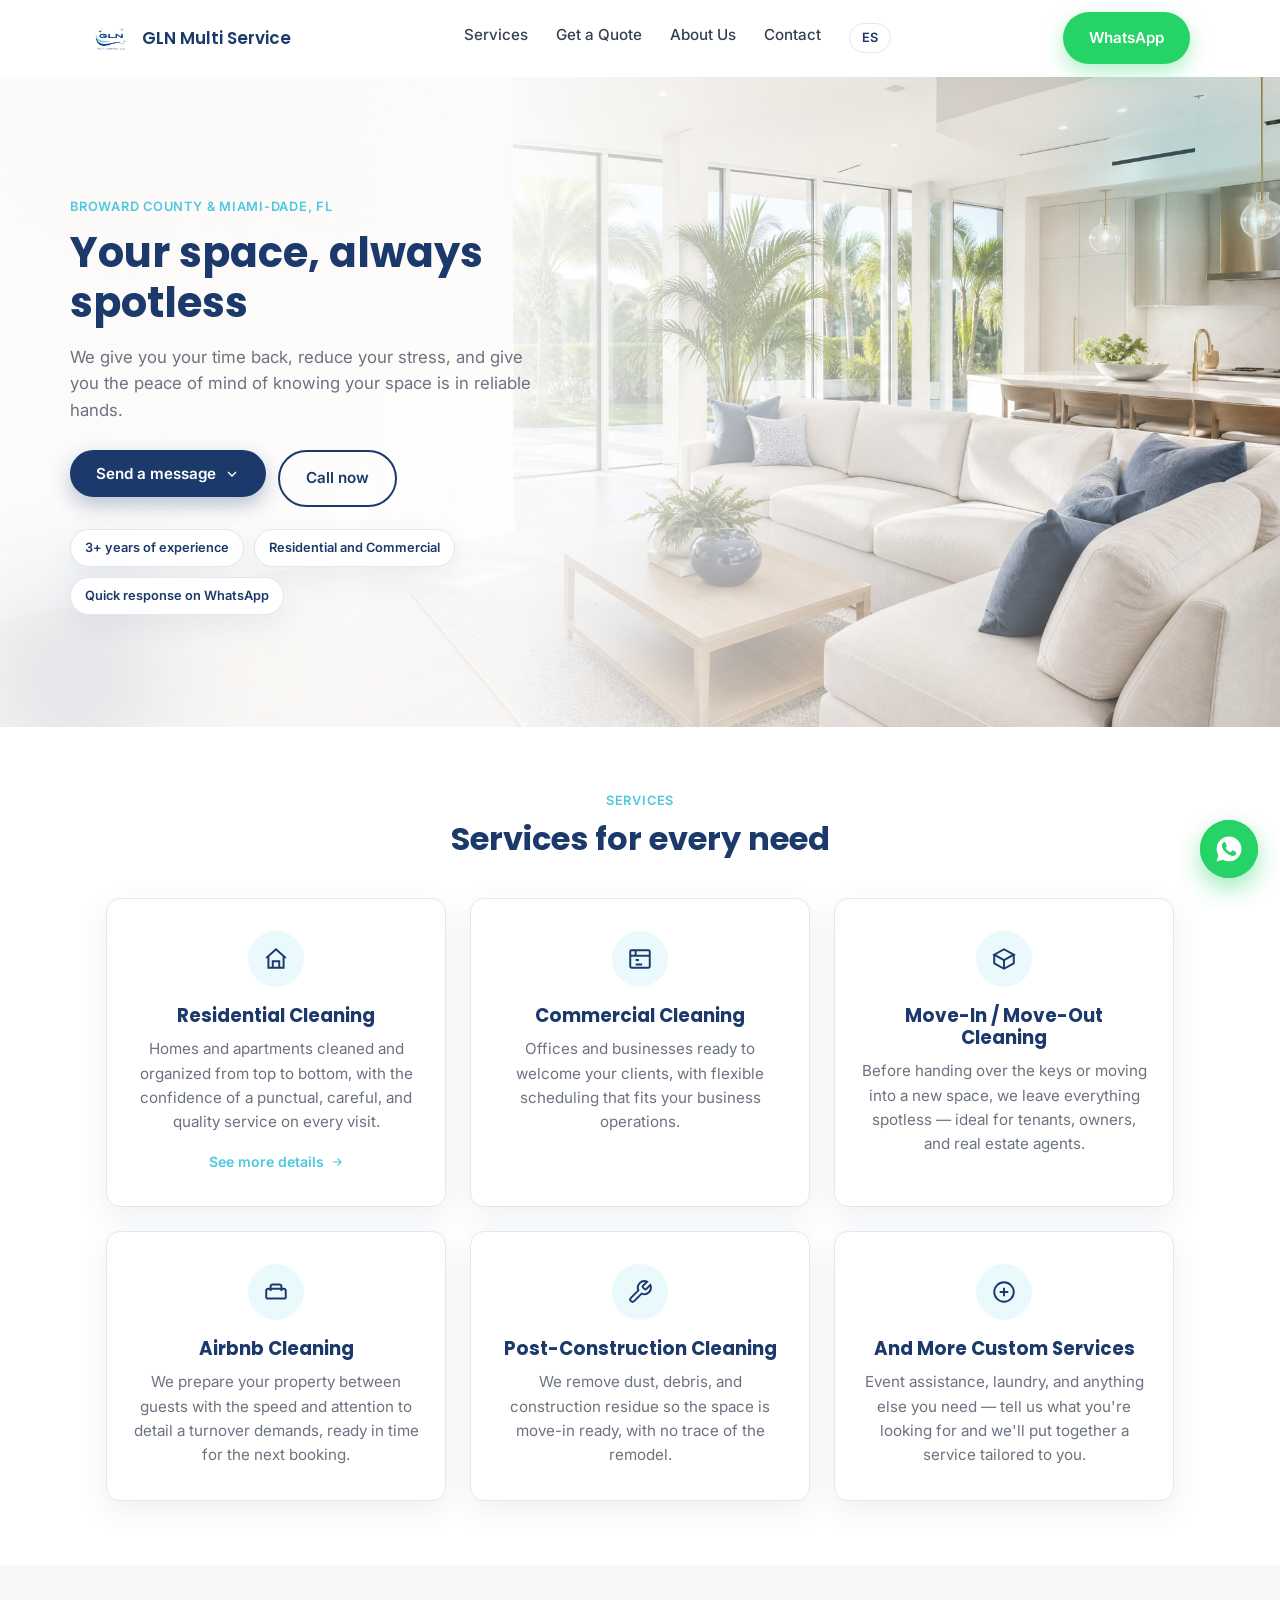
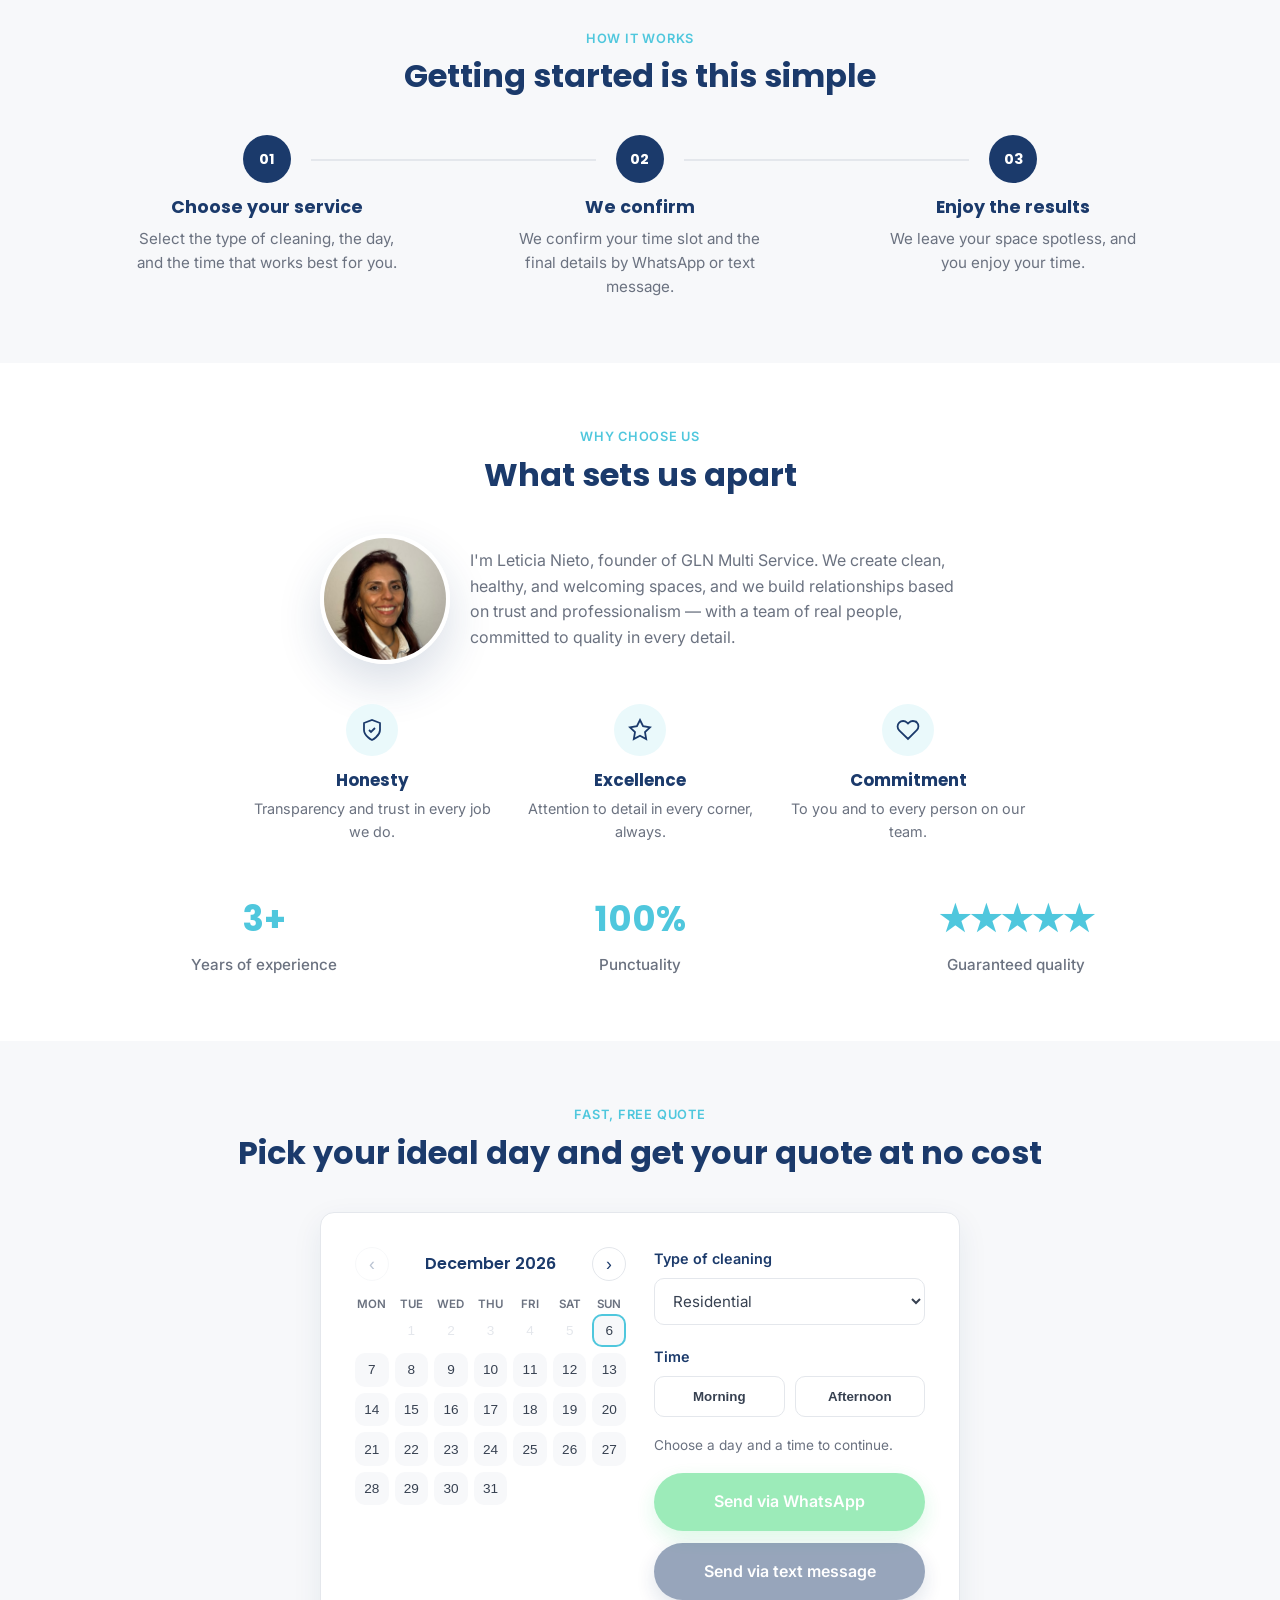
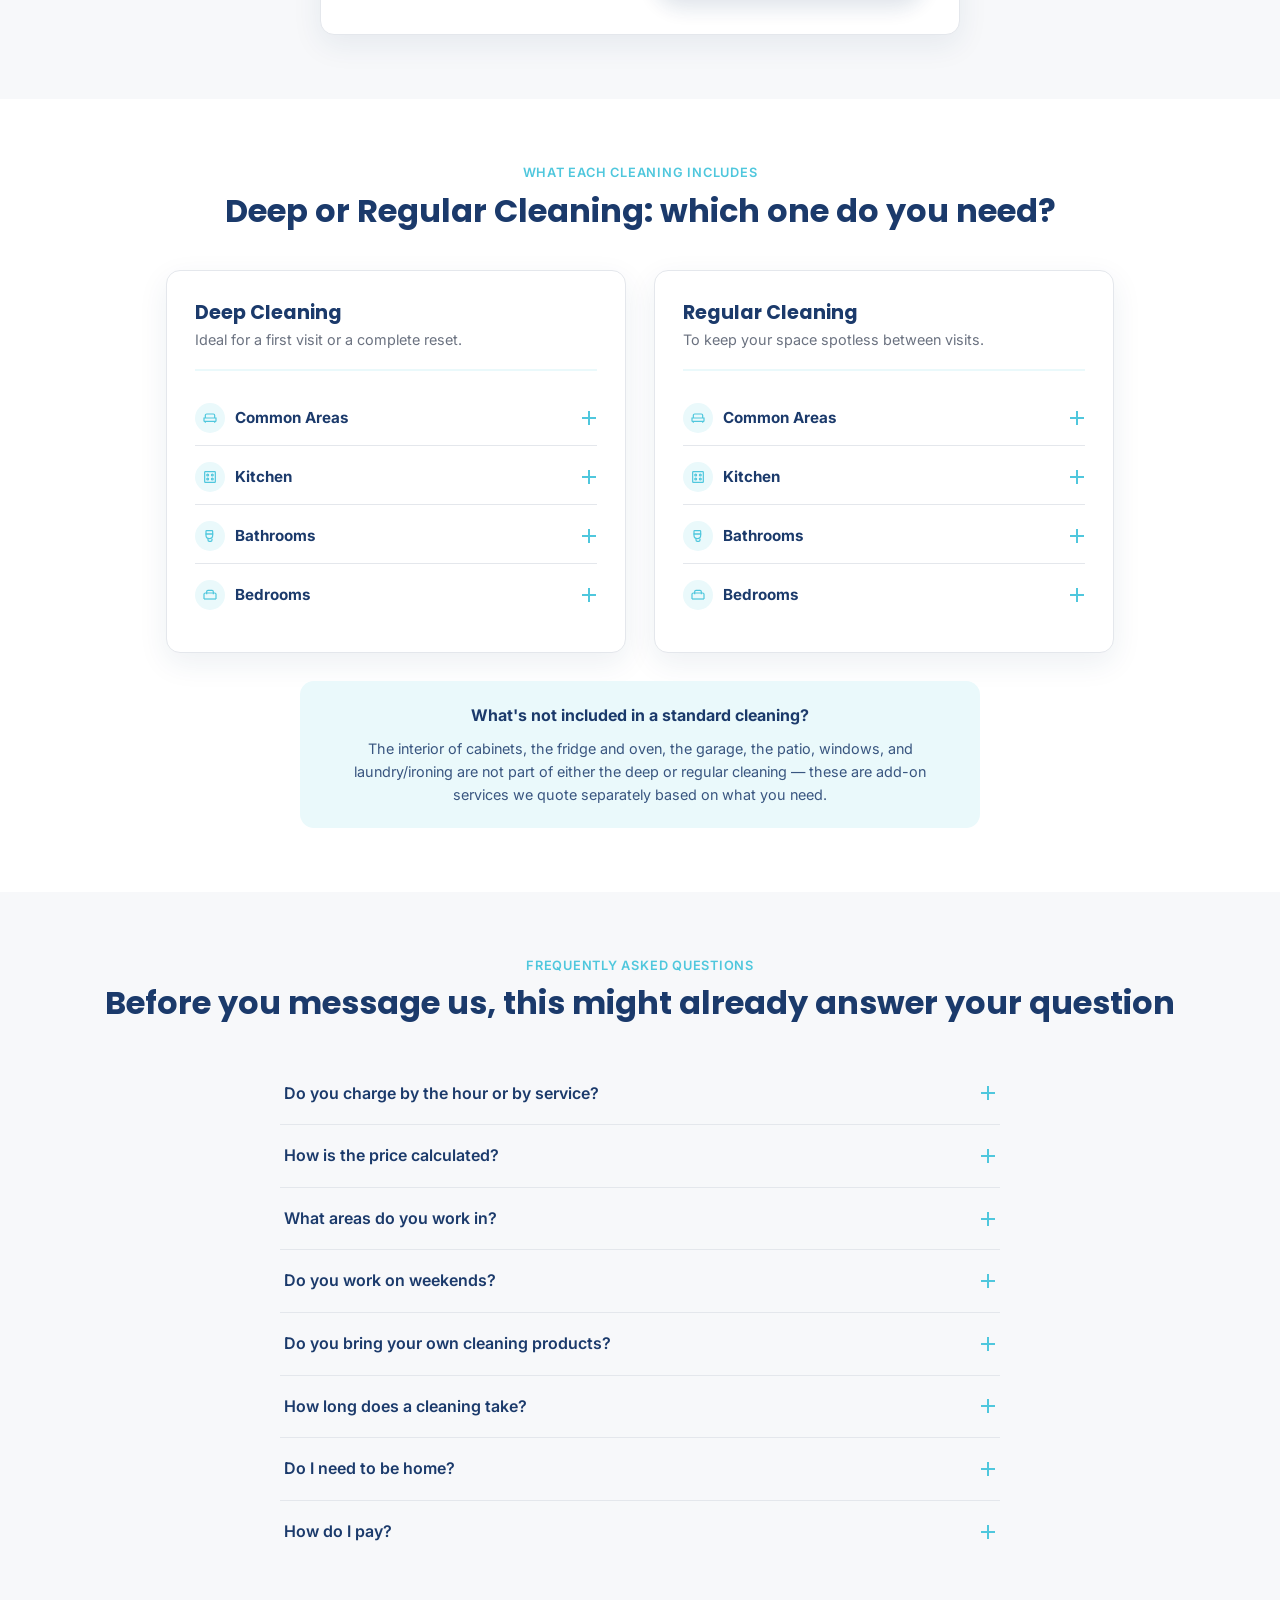
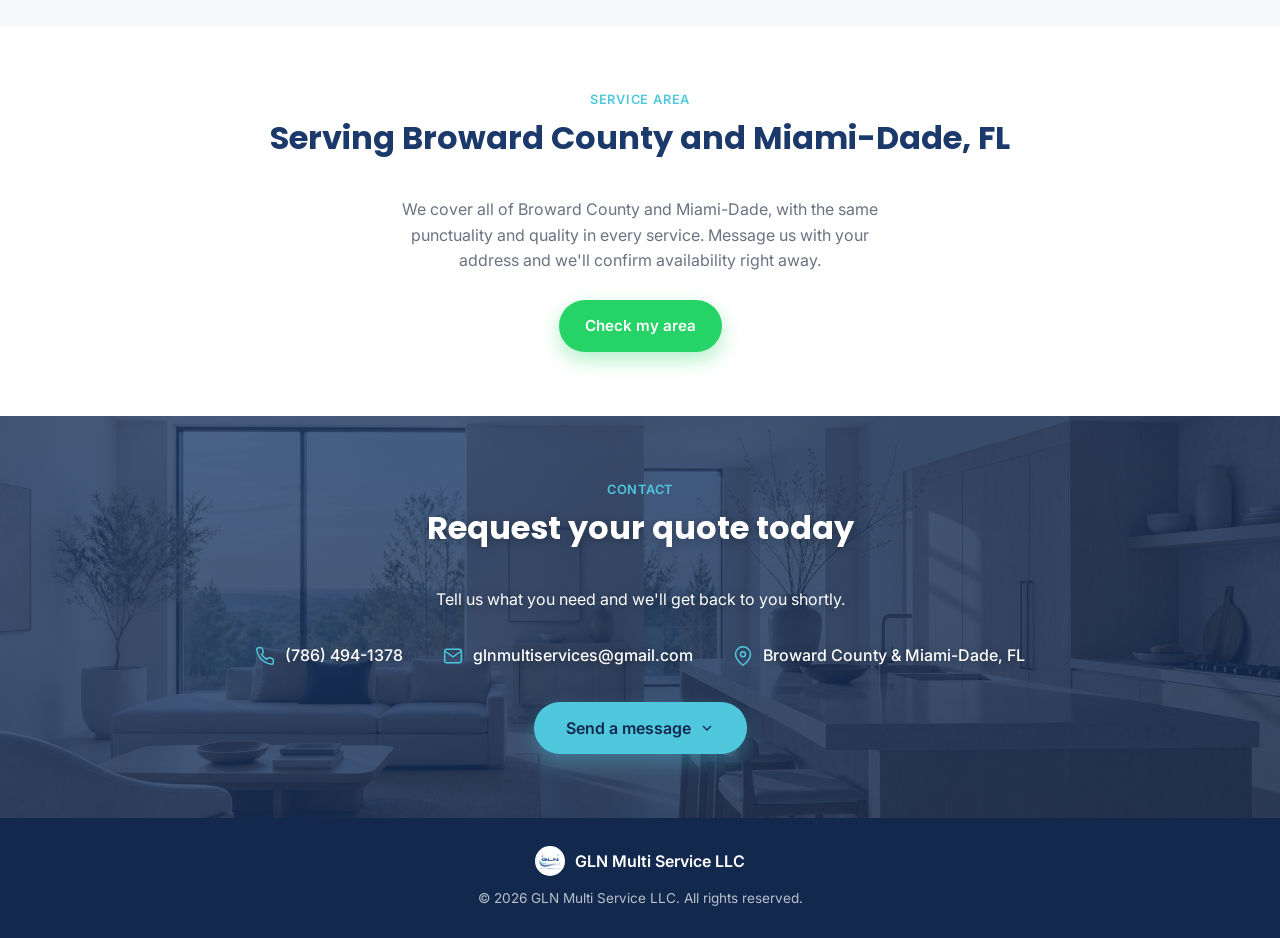
==== index.html @ fd8a2f9c "Initial commit" ====
<!DOCTYPE html>
<html lang="en">
<head>
  <meta charset="UTF-8">
  <meta name="viewport" content="width=device-width, initial-scale=1.0">
  <title>GLN Multi Service LLC | Residential &amp; Commercial Cleaning in Broward &amp; Miami-Dade, FL</title>
  <meta name="description" content="Residential and commercial cleaning service in Broward County and Miami-Dade, FL. Punctual, quality service for over 3 years. Message us on WhatsApp.">
  <!--
    ESTE ES EL ARCHIVO POR DEFECTO DEL SITIO (inglés), en la raíz.
    La versión en español vive en /es/ -- misma estructura, mismas
    clases e ids, mismo CSS y misma lógica de JS (ver script.js vs
    script.es.js). Si el día de mañana se agrega o reordena una
    sección acá, hay que replicar el mismo cambio en /es/index.html.
    Las etiquetas hreflang le dicen a Google que esta página (raíz)
    es la versión en inglés, y que /es/ es la versión en español.
  -->
  <link rel="canonical" href="https://glnmultiservice.com/">
  <link rel="alternate" hreflang="en" href="https://glnmultiservice.com/">
  <link rel="alternate" hreflang="es" href="https://glnmultiservice.com/es/">
  <link rel="alternate" hreflang="x-default" href="https://glnmultiservice.com/">
  <link rel="icon" href="/images/logo.png" type="image/png">
  <link rel="preconnect" href="https://fonts.googleapis.com">
  <link href="https://fonts.googleapis.com/css2?family=Poppins:wght@400;500;600;700;800&family=Inter:wght@400;500;600&display=swap" rel="stylesheet">
  <link rel="stylesheet" href="/css/styles.css">
</head>
<body>

  <header class="header" id="header">
    <div class="container header__inner">
      <a href="#" class="header__brand">
        <img src="/images/logo.png" alt="GLN Multi Service LLC" class="header__logo">
        <span class="header__name">GLN Multi Service</span>
      </a>

      <nav class="nav" id="nav">
        <a href="#servicios" class="nav__link">Services</a>
        <a href="#cotizar" class="nav__link">Get a Quote</a>
        <a href="#nosotros" class="nav__link">About Us</a>
        <a href="#contacto" class="nav__link">Contact</a>
        <!-- Cambio de idioma: lleva a la versión en español en /es/. -->
        <a href="/es/" class="nav__lang">ES</a>
      </nav>

      <a href="https://wa.me/17864941378?text=Hi%2C%20I%20would%20like%20a%20quote%20for%20a%20cleaning%20service" class="btn btn--whatsapp btn--header" target="_blank" rel="noopener">
        WhatsApp
      </a>

      <button class="nav__toggle" id="navToggle" aria-label="Open menu">
        <span></span><span></span><span></span>
      </button>
    </div>
  </header>

  <section class="hero">
    <span class="blob blob--1" aria-hidden="true"></span>
    <span class="blob blob--2" aria-hidden="true"></span>

    <div class="container hero__inner">
      <div class="hero__text reveal">
        <p class="hero__eyebrow">Broward County &amp; Miami-Dade, FL</p>
        <h1 class="hero__title">Your space, always spotless</h1>
        <p class="hero__subtitle">
          We give you your time back, reduce your stress, and give you the
          peace of mind of knowing your space is in reliable hands.
        </p>
        <div class="hero__actions">
          <div class="msg-menu" id="heroMessage">
            <button type="button" class="btn btn--message" id="heroMsgToggle" aria-haspopup="true" aria-expanded="false">
              Send a message
              <svg class="msg-menu__chevron" viewBox="0 0 24 24" fill="none" stroke="currentColor" stroke-width="2"><path d="M6 9l6 6 6-6"/></svg>
            </button>
            <div class="msg-menu__list" id="heroMsgMenu">
              <a href="https://wa.me/17864941378?text=Hi%2C%20I%20would%20like%20a%20quote%20for%20a%20cleaning%20service" target="_blank" rel="noopener" class="msg-menu__option">
                <svg viewBox="0 0 24 24" fill="currentColor"><path d="M12.04 2C6.58 2 2.13 6.45 2.13 11.91c0 1.79.47 3.53 1.36 5.07L2.05 22l5.16-1.42a9.9 9.9 0 0 0 4.83 1.24h.01c5.46 0 9.91-4.45 9.91-9.91 0-2.65-1.03-5.14-2.9-7.01A9.86 9.86 0 0 0 12.04 2zm5.79 14.07c-.24.68-1.19 1.25-1.95 1.41-.52.11-1.2.2-3.48-.75-2.92-1.21-4.8-4.16-4.94-4.35-.15-.19-1.18-1.57-1.18-3 0-1.43.75-2.13 1.02-2.42.27-.29.58-.36.78-.36.19 0 .39 0 .56.01.18.01.42-.07.66.5.24.58.82 2.01.9 2.15.07.15.12.32.02.51-.09.19-.14.31-.28.48-.14.17-.29.37-.42.5-.14.14-.28.29-.12.57.15.28.68 1.12 1.46 1.82 1 .89 1.85 1.17 2.13 1.3.28.14.44.12.6-.07.17-.19.71-.83.9-1.11.19-.28.38-.24.63-.14.26.09 1.65.78 1.93.92.28.14.47.21.54.33.07.12.07.68-.17 1.36z"/></svg>
                WhatsApp
              </a>
              <a href="#" id="heroSmsLink" class="msg-menu__option">
                <svg viewBox="0 0 24 24" fill="none" stroke="currentColor" stroke-width="1.8"><path d="M21 15a2 2 0 0 1-2 2H7l-4 4V5a2 2 0 0 1 2-2h14a2 2 0 0 1 2 2z"/></svg>
                Text message
              </a>
            </div>
          </div>

          <a href="tel:+17864941378" class="btn btn--outline">
            Call now
          </a>
        </div>

        <div class="hero__badges">
          <span>3+ years of experience</span>
          <span>Residential and Commercial</span>
          <span>Quick response on WhatsApp</span>
        </div>
      </div>
    </div>
  </section>

  <section class="section" id="servicios">
    <div class="container">
      <p class="section__eyebrow reveal">Services</p>
      <h2 class="section__title reveal">Services for every need</h2>

      <div class="cards">
        <div class="card reveal">
          <div class="card__icon">
            <svg viewBox="0 0 24 24" fill="none" stroke="currentColor" stroke-width="1.8"><path d="M3 11l9-8 9 8"/><path d="M5 10v10h14V10"/><path d="M9 20v-6h6v6"/></svg>
          </div>
          <h3 class="card__title">Residential Cleaning</h3>
          <p class="card__text">
            Homes and apartments cleaned and organized from top to bottom, with
            the confidence of a punctual, careful, and quality service on every visit.
          </p>
          <a href="#tipos-limpieza" class="card__link">
            See more details
            <svg viewBox="0 0 24 24" fill="none" stroke="currentColor" stroke-width="2"><path d="M5 12h14M13 6l6 6-6 6"/></svg>
          </a>
        </div>

        <div class="card reveal">
          <div class="card__icon">
            <svg viewBox="0 0 24 24" fill="none" stroke="currentColor" stroke-width="1.8"><rect x="3" y="4" width="18" height="16" rx="1"/><path d="M3 9h18"/><path d="M8 4v5"/><path d="M8 13h3M8 17h6"/></svg>
          </div>
          <h3 class="card__title">Commercial Cleaning</h3>
          <p class="card__text">
            Offices and businesses ready to welcome your clients, with flexible
            scheduling that fits your business operations.
          </p>
        </div>

        <div class="card reveal">
          <div class="card__icon">
            <svg viewBox="0 0 24 24" fill="none" stroke="currentColor" stroke-width="1.8"><path d="M21 8l-9-5-9 5 9 5 9-5z"/><path d="M3 8v8l9 5 9-5V8"/><path d="M12 13v8"/></svg>
          </div>
          <h3 class="card__title">Move-In / Move-Out Cleaning</h3>
          <p class="card__text">
            Before handing over the keys or moving into a new space, we leave
            everything spotless — ideal for tenants, owners, and real estate agents.
          </p>
        </div>

        <div class="card reveal">
          <div class="card__icon">
            <svg viewBox="0 0 24 24" fill="none" stroke="currentColor" stroke-width="1.8"><path d="M3 18v-7a2 2 0 0 1 2-2h14a2 2 0 0 1 2 2v7"/><path d="M3 18h18"/><path d="M7 11V7a2 2 0 0 1 2-2h6a2 2 0 0 1 2 2v4"/></svg>
          </div>
          <h3 class="card__title">Airbnb Cleaning</h3>
          <p class="card__text">
            We prepare your property between guests with the speed and attention
            to detail a turnover demands, ready in time for the next booking.
          </p>
        </div>

        <div class="card reveal">
          <div class="card__icon">
            <svg viewBox="0 0 24 24" fill="none" stroke="currentColor" stroke-width="1.8"><path d="M14.7 6.3a1 1 0 0 0 0 1.4l1.6 1.6a1 1 0 0 0 1.4 0l3.77-3.77a6 6 0 0 1-7.94 7.94l-6.91 6.91a2.12 2.12 0 0 1-3-3l6.91-6.91a6 6 0 0 1 7.94-7.94l-3.76 3.77z"/></svg>
          </div>
          <h3 class="card__title">Post-Construction Cleaning</h3>
          <p class="card__text">
            We remove dust, debris, and construction residue so the space is
            move-in ready, with no trace of the remodel.
          </p>
        </div>

        <div class="card reveal">
          <div class="card__icon">
            <svg viewBox="0 0 24 24" fill="none" stroke="currentColor" stroke-width="1.8"><circle cx="12" cy="12" r="9"/><path d="M12 8v8M8 12h8"/></svg>
          </div>
          <h3 class="card__title">And More Custom Services</h3>
          <p class="card__text">
            Event assistance, laundry, and anything else you need — tell us
            what you're looking for and we'll put together a service tailored to you.
          </p>
        </div>
      </div>
    </div>
  </section>

  <section class="section section--alt" id="proceso">
    <div class="container">
      <p class="section__eyebrow reveal">How it works</p>
      <h2 class="section__title reveal">Getting started is this simple</h2>

      <div class="steps">
        <div class="step reveal">
          <span class="step__number">01</span>
          <h3 class="step__title">Choose your service</h3>
          <p class="step__text">Select the type of cleaning, the day, and the time that works best for you.</p>
        </div>
        <div class="step reveal">
          <span class="step__number">02</span>
          <h3 class="step__title">We confirm</h3>
          <p class="step__text">We confirm your time slot and the final details by WhatsApp or text message.</p>
        </div>
        <div class="step reveal">
          <span class="step__number">03</span>
          <h3 class="step__title">Enjoy the results</h3>
          <p class="step__text">We leave your space spotless, and you enjoy your time.</p>
        </div>
      </div>
    </div>
  </section>

  <section class="section" id="nosotros">
    <div class="container">
      <p class="section__eyebrow reveal">Why choose us</p>
      <h2 class="section__title reveal">What sets us apart</h2>

      <div class="nosotros__intro-wrap reveal">
        <img src="/images/leticia.jpg" alt="Leticia Nieto, founder of GLN Multi Service" class="nosotros__photo">
        <p class="nosotros__intro">
          I'm Leticia Nieto, founder of GLN Multi Service. We create clean,
          healthy, and welcoming spaces, and we build relationships based on
          trust and professionalism — with a team of real people, committed
          to quality in every detail.
        </p>
      </div>

      <div class="values">
        <div class="value reveal">
          <div class="value__icon">
            <svg viewBox="0 0 24 24" fill="none" stroke="currentColor" stroke-width="1.8"><path d="M12 22s8-4 8-10V5l-8-3-8 3v7c0 6 8 10 8 10z"/><path d="M9 12l2 2 4-4"/></svg>
          </div>
          <h3 class="value__title">Honesty</h3>
          <p class="value__text">Transparency and trust in every job we do.</p>
        </div>
        <div class="value reveal">
          <div class="value__icon">
            <svg viewBox="0 0 24 24" fill="none" stroke="currentColor" stroke-width="1.8"><path d="M12 2l3.09 6.26L22 9.27l-5 4.87L18.18 21 12 17.77 5.82 21 7 14.14l-5-4.87 6.91-1.01L12 2z"/></svg>
          </div>
          <h3 class="value__title">Excellence</h3>
          <p class="value__text">Attention to detail in every corner, always.</p>
        </div>
        <div class="value reveal">
          <div class="value__icon">
            <svg viewBox="0 0 24 24" fill="none" stroke="currentColor" stroke-width="1.8"><path d="M20.8 4.6a5.5 5.5 0 0 0-7.8 0L12 5.6l-1-1a5.5 5.5 0 0 0-7.8 7.8l1 1L12 21l7.8-7.8 1-1a5.5 5.5 0 0 0 0-7.8z"/></svg>
          </div>
          <h3 class="value__title">Commitment</h3>
          <p class="value__text">To you and to every person on our team.</p>
        </div>
      </div>

      <div class="stats">
        <div class="stat reveal">
          <span class="stat__number">3+</span>
          <span class="stat__label">Years of experience</span>
        </div>
        <div class="stat reveal">
          <span class="stat__number">100%</span>
          <span class="stat__label">Punctuality</span>
        </div>
        <div class="stat reveal">
          <span class="stat__number">★★★★★</span>
          <span class="stat__label">Guaranteed quality</span>
        </div>
      </div>
    </div>
  </section>

  <section class="section section--alt" id="cotizar">
    <div class="container">
      <p class="section__eyebrow reveal">Fast, free quote</p>
      <h2 class="section__title reveal">Pick your ideal day and get your quote at no cost</h2>

      <div class="quote reveal">
        <div class="quote__calendar">
          <div class="calendar__header">
            <button type="button" class="calendar__nav" id="calPrev" aria-label="Previous month">‹</button>
            <span class="calendar__label" id="calLabel"></span>
            <button type="button" class="calendar__nav" id="calNext" aria-label="Next month">›</button>
          </div>
          <div class="calendar__weekdays">
            <span>Mon</span><span>Tue</span><span>Wed</span><span>Thu</span><span>Fri</span><span>Sat</span><span>Sun</span>
          </div>
          <div class="calendar__grid" id="calGrid"></div>
        </div>

        <div class="quote__form">
          <label class="quote__label" for="tipoLimpieza">Type of cleaning</label>
          <select id="tipoLimpieza" class="quote__select">
            <option value="a Residential cleaning">Residential</option>
            <option value="a Commercial cleaning">Commercial</option>
            <option value="a Move-In / Move-Out cleaning">Move-In / Move-Out</option>
            <option value="an Airbnb cleaning">Airbnb Cleaning</option>
            <option value="a post-construction cleaning">Post-Construction</option>
            <option value="assistance for an event">Event Assistance</option>
            <option value="a space organization service">Space Organization</option>
          </select>

          <span class="quote__label">Time</span>
          <div class="quote__toggle" id="horarioToggle">
            <button type="button" class="quote__toggle-btn" data-value="the morning">Morning</button>
            <button type="button" class="quote__toggle-btn" data-value="the afternoon">Afternoon</button>
          </div>

          <p class="quote__hint" id="quoteHint">Choose a day and a time to continue.</p>

          <div class="quote__buttons">
            <a href="#" class="btn btn--whatsapp btn--lg quote__submit" id="quoteSubmit" target="_blank" rel="noopener">
              Send via WhatsApp
            </a>
            <a href="#" class="btn btn--sms btn--lg quote__submit" id="quoteSubmitSms" rel="noopener">
              Send via text message
            </a>
          </div>
        </div>
      </div>
    </div>
  </section>

  <section class="section" id="tipos-limpieza">
    <div class="container">
      <p class="section__eyebrow reveal">What each cleaning includes</p>
      <h2 class="section__title reveal">Deep or Regular Cleaning: which one do you need?</h2>

      <div class="cleaning-compare">
        <div class="cleaning-col reveal">
          <h3 class="cleaning-col__title">Deep Cleaning</h3>
          <p class="cleaning-col__subtitle">Ideal for a first visit or a complete reset.</p>

          <details class="cleaning-group">
            <summary class="cleaning-group__header">
              <span class="cleaning-group__icon">
                <svg viewBox="0 0 24 24" fill="none" stroke="currentColor" stroke-width="1.8"><path d="M5 12V8a2 2 0 0 1 2-2h10a2 2 0 0 1 2 2v4"/><path d="M3 12h18v4a1 1 0 0 1-1 1H4a1 1 0 0 1-1-1v-4z"/><path d="M5 17v2M19 17v2"/></svg>
              </span>
              <h4 class="cleaning-group__title">Common Areas</h4>
              <span class="accordion-icon"></span>
            </summary>
            <ul class="cleaning-group__list">
              <li>Detailed dusting of accessible surfaces</li>
              <li>Cleaning of windowsills and blinds</li>
              <li>Light cleaning of baseboards</li>
              <li>Door frames and handles</li>
              <li>Light switches</li>
              <li>Detailing of furniture surfaces</li>
              <li>Vacuuming and mopping floors</li>
            </ul>
          </details>

          <details class="cleaning-group">
            <summary class="cleaning-group__header">
              <span class="cleaning-group__icon">
                <svg viewBox="0 0 24 24" fill="none" stroke="currentColor" stroke-width="1.8"><rect x="4" y="4" width="16" height="16" rx="1"/><circle cx="8.5" cy="9" r="1.4"/><circle cx="15.5" cy="9" r="1.4"/><circle cx="8.5" cy="15" r="1.4"/><circle cx="15.5" cy="15" r="1.4"/></svg>
              </span>
              <h4 class="cleaning-group__title">Kitchen</h4>
              <span class="accordion-icon"></span>
            </summary>
            <ul class="cleaning-group__list">
              <li>Exterior and interior of appliances</li>
              <li>Detailed cleaning of the stovetop</li>
              <li>Microwave inside and out</li>
              <li>Deep cleaning of countertops and sink</li>
              <li>Exterior of cabinets</li>
              <li>Trash removal</li>
              <li>Floor detailing</li>
              <li>Spot degreasing of the backsplash</li>
            </ul>
          </details>

          <details class="cleaning-group">
            <summary class="cleaning-group__header">
              <span class="cleaning-group__icon">
                <svg viewBox="0 0 24 24" fill="none" stroke="currentColor" stroke-width="1.8"><path d="M7 4h8a1 1 0 0 1 1 1v4H6V5a1 1 0 0 1 1-1z"/><path d="M6 9h10v2a5 5 0 0 1-5 5 5 5 0 0 1-5-5V9z"/><path d="M9 16v2a2 2 0 0 0 2 2h2a2 2 0 0 0 2-2v-2"/></svg>
              </span>
              <h4 class="cleaning-group__title">Bathrooms</h4>
              <span class="accordion-icon"></span>
            </summary>
            <ul class="cleaning-group__list">
              <li>Deep cleaning and disinfection of the toilet</li>
              <li>Polishing of sink and fixtures</li>
              <li>Mirror cleaning</li>
              <li>Detailed cleaning of countertops</li>
              <li>Removal of soap scum from the shower</li>
            </ul>
          </details>

          <details class="cleaning-group">
            <summary class="cleaning-group__header">
              <span class="cleaning-group__icon">
                <svg viewBox="0 0 24 24" fill="none" stroke="currentColor" stroke-width="1.8"><path d="M3 18v-7a2 2 0 0 1 2-2h14a2 2 0 0 1 2 2v7"/><path d="M3 18h18"/><path d="M7 11V7a2 2 0 0 1 2-2h6a2 2 0 0 1 2 2v4"/></svg>
              </span>
              <h4 class="cleaning-group__title">Bedrooms</h4>
              <span class="accordion-icon"></span>
            </summary>
            <ul class="cleaning-group__list">
              <li>Bed making</li>
              <li>Surface cleaning</li>
              <li>Detailed dusting</li>
              <li>Windowsills and blinds</li>
              <li>Vacuuming and mopping floors</li>
              <li>Light tidying</li>
            </ul>
          </details>
        </div>

        <div class="cleaning-col reveal">
          <h3 class="cleaning-col__title">Regular Cleaning</h3>
          <p class="cleaning-col__subtitle">To keep your space spotless between visits.</p>

          <details class="cleaning-group">
            <summary class="cleaning-group__header">
              <span class="cleaning-group__icon">
                <svg viewBox="0 0 24 24" fill="none" stroke="currentColor" stroke-width="1.8"><path d="M5 12V8a2 2 0 0 1 2-2h10a2 2 0 0 1 2 2v4"/><path d="M3 12h18v4a1 1 0 0 1-1 1H4a1 1 0 0 1-1-1v-4z"/><path d="M5 17v2M19 17v2"/></svg>
              </span>
              <h4 class="cleaning-group__title">Common Areas</h4>
              <span class="accordion-icon"></span>
            </summary>
            <ul class="cleaning-group__list">
              <li>Dusting of accessible surfaces</li>
              <li>Cleaning of tables and furniture</li>
              <li>Light dusting of windowsills and blinds</li>
              <li>Vacuuming and mopping floors</li>
              <li>Light tidying of visible areas</li>
              <li>Cleaning of the main entryway</li>
            </ul>
          </details>

          <details class="cleaning-group">
            <summary class="cleaning-group__header">
              <span class="cleaning-group__icon">
                <svg viewBox="0 0 24 24" fill="none" stroke="currentColor" stroke-width="1.8"><rect x="4" y="4" width="16" height="16" rx="1"/><circle cx="8.5" cy="9" r="1.4"/><circle cx="15.5" cy="9" r="1.4"/><circle cx="8.5" cy="15" r="1.4"/><circle cx="15.5" cy="15" r="1.4"/></svg>
              </span>
              <h4 class="cleaning-group__title">Kitchen</h4>
              <span class="accordion-icon"></span>
            </summary>
            <ul class="cleaning-group__list">
              <li>Exterior of appliances</li>
              <li>Exterior of the stovetop</li>
              <li>Exterior of the microwave</li>
              <li>Countertops and sink</li>
              <li>Exterior of cabinets</li>
              <li>Trash removal</li>
              <li>Vacuuming and mopping floors</li>
            </ul>
          </details>

          <details class="cleaning-group">
            <summary class="cleaning-group__header">
              <span class="cleaning-group__icon">
                <svg viewBox="0 0 24 24" fill="none" stroke="currentColor" stroke-width="1.8"><path d="M7 4h8a1 1 0 0 1 1 1v4H6V5a1 1 0 0 1 1-1z"/><path d="M6 9h10v2a5 5 0 0 1-5 5 5 5 0 0 1-5-5V9z"/><path d="M9 16v2a2 2 0 0 0 2 2h2a2 2 0 0 0 2-2v-2"/></svg>
              </span>
              <h4 class="cleaning-group__title">Bathrooms</h4>
              <span class="accordion-icon"></span>
            </summary>
            <ul class="cleaning-group__list">
              <li>Toilet cleaning</li>
              <li>Sink and fixtures</li>
              <li>Mirrors</li>
              <li>Countertops</li>
              <li>Exterior of cabinets</li>
              <li>Light cleaning of shower/tub</li>
              <li>Floors</li>
            </ul>
          </details>

          <details class="cleaning-group">
            <summary class="cleaning-group__header">
              <span class="cleaning-group__icon">
                <svg viewBox="0 0 24 24" fill="none" stroke="currentColor" stroke-width="1.8"><path d="M3 18v-7a2 2 0 0 1 2-2h14a2 2 0 0 1 2 2v7"/><path d="M3 18h18"/><path d="M7 11V7a2 2 0 0 1 2-2h6a2 2 0 0 1 2 2v4"/></svg>
              </span>
              <h4 class="cleaning-group__title">Bedrooms</h4>
              <span class="accordion-icon"></span>
            </summary>
            <ul class="cleaning-group__list">
              <li>Bed making</li>
              <li>Surface dusting</li>
              <li>Windowsills and blinds</li>
              <li>Vacuuming and mopping floors</li>
              <li>Light tidying</li>
            </ul>
          </details>
        </div>
      </div>

      <div class="cleaning-note reveal">
        <p class="cleaning-note__title">What's not included in a standard cleaning?</p>
        <p class="cleaning-note__text">
          The interior of cabinets, the fridge and oven, the garage, the patio,
          windows, and laundry/ironing are not part of either the deep or
          regular cleaning — these are add-on services we quote separately
          based on what you need.
        </p>
      </div>
    </div>
  </section>

  <section class="section section--alt" id="faq">
    <div class="container">
      <p class="section__eyebrow reveal">Frequently asked questions</p>
      <h2 class="section__title reveal">Before you message us, this might already answer your question</h2>

      <div class="faq-list reveal">
        <details class="faq-item">
          <summary class="faq-item__question">Do you charge by the hour or by service?<span class="accordion-icon"></span></summary>
          <p class="faq-item__answer">Cleaning services are charged per service, based on the condition of the space at the time of the visit. Additional services, like laundry and organization, are charged by the hour.</p>
        </details>
        <details class="faq-item">
          <summary class="faq-item__question">How is the price calculated?<span class="accordion-icon"></span></summary>
          <p class="faq-item__answer">The price depends on the square footage of the space, the type of service chosen, and the agreed frequency.</p>
        </details>
        <details class="faq-item">
          <summary class="faq-item__question">What areas do you work in?<span class="accordion-icon"></span></summary>
          <p class="faq-item__answer">We cover all of Broward County and Miami-Dade.</p>
        </details>
        <details class="faq-item">
          <summary class="faq-item__question">Do you work on weekends?<span class="accordion-icon"></span></summary>
          <p class="faq-item__answer">Yes. We apply an extra charge on Sundays and holidays.</p>
        </details>
        <details class="faq-item">
          <summary class="faq-item__question">Do you bring your own cleaning products?<span class="accordion-icon"></span></summary>
          <p class="faq-item__answer">It depends on what we agree with each client: we can bring our own products or use yours, whichever you prefer.</p>
        </details>
        <details class="faq-item">
          <summary class="faq-item__question">How long does a cleaning take?<span class="accordion-icon"></span></summary>
          <p class="faq-item__answer">It depends on the type of service, the size of the space, and the condition it's in.</p>
        </details>
        <details class="faq-item">
          <summary class="faq-item__question">Do I need to be home?<span class="accordion-icon"></span></summary>
          <p class="faq-item__answer">It's not necessary. We coordinate access in whatever way is most convenient for you.</p>
        </details>
        <details class="faq-item">
          <summary class="faq-item__question">How do I pay?<span class="accordion-icon"></span></summary>
          <p class="faq-item__answer">We accept check, Zelle, and credit card.</p>
        </details>
      </div>
    </div>
  </section>

  <section class="section" id="zona">
    <div class="container zona__inner reveal">
      <p class="section__eyebrow">Service area</p>
      <h2 class="section__title">Serving Broward County and Miami-Dade, FL</h2>
      <p class="zona__text">
        We cover all of Broward County and Miami-Dade, with the same
        punctuality and quality in every service. Message us with your
        address and we'll confirm availability right away.
      </p>
      <a href="https://wa.me/17864941378?text=Hi%2C%20I%27d%20like%20to%20know%20if%20you%20cover%20my%20area" class="btn btn--whatsapp" target="_blank" rel="noopener">
        Check my area
      </a>
    </div>
  </section>

  <section class="section section--dark" id="contacto">
    <div class="container contacto__inner reveal">
      <p class="section__eyebrow">Contact</p>
      <h2 class="section__title">Request your quote today</h2>
      <p class="contacto__text">
        Tell us what you need and we'll get back to you shortly.
      </p>

      <ul class="contacto__list">
        <li>
          <svg viewBox="0 0 24 24" fill="none" stroke="currentColor" stroke-width="1.8"><path d="M22 16.92v3a2 2 0 0 1-2.18 2 19.79 19.79 0 0 1-8.63-3.07 19.5 19.5 0 0 1-6-6 19.79 19.79 0 0 1-3.07-8.67A2 2 0 0 1 4.11 2h3a2 2 0 0 1 2 1.72c.127.96.361 1.903.7 2.81a2 2 0 0 1-.45 2.11L8.09 9.91a16 16 0 0 0 6 6l1.27-1.27a2 2 0 0 1 2.11-.45c.907.339 1.85.573 2.81.7A2 2 0 0 1 22 16.92z"/></svg>
          <a href="tel:+17864941378">(786) 494-1378</a>
        </li>
        <li>
          <svg viewBox="0 0 24 24" fill="none" stroke="currentColor" stroke-width="1.8"><path d="M22 6l-10 7L2 6"/><rect x="2" y="4" width="20" height="16" rx="2"/></svg>
          <a href="mailto:glnmultiservices@gmail.com">glnmultiservices@gmail.com</a>
        </li>
        <li>
          <svg viewBox="0 0 24 24" fill="none" stroke="currentColor" stroke-width="1.8"><path d="M21 10c0 7-9 13-9 13s-9-6-9-13a9 9 0 0 1 18 0z"/><circle cx="12" cy="10" r="3"/></svg>
          <span>Broward County &amp; Miami-Dade, FL</span>
        </li>
      </ul>

      <div class="msg-menu" id="contactoMessage">
        <button type="button" class="btn btn--message btn--lg" id="contactoMsgToggle" aria-haspopup="true" aria-expanded="false">
          Send a message
          <svg class="msg-menu__chevron" viewBox="0 0 24 24" fill="none" stroke="currentColor" stroke-width="2"><path d="M6 9l6 6 6-6"/></svg>
        </button>
        <div class="msg-menu__list" id="contactoMsgMenu">
          <a href="https://wa.me/17864941378?text=Hi%2C%20I%20would%20like%20a%20quote%20for%20a%20cleaning%20service" target="_blank" rel="noopener" class="msg-menu__option">
            <svg viewBox="0 0 24 24" fill="currentColor"><path d="M12.04 2C6.58 2 2.13 6.45 2.13 11.91c0 1.79.47 3.53 1.36 5.07L2.05 22l5.16-1.42a9.9 9.9 0 0 0 4.83 1.24h.01c5.46 0 9.91-4.45 9.91-9.91 0-2.65-1.03-5.14-2.9-7.01A9.86 9.86 0 0 0 12.04 2zm5.79 14.07c-.24.68-1.19 1.25-1.95 1.41-.52.11-1.2.2-3.48-.75-2.92-1.21-4.8-4.16-4.94-4.35-.15-.19-1.18-1.57-1.18-3 0-1.43.75-2.13 1.02-2.42.27-.29.58-.36.78-.36.19 0 .39 0 .56.01.18.01.42-.07.66.5.24.58.82 2.01.9 2.15.07.15.12.32.02.51-.09.19-.14.31-.28.48-.14.17-.29.37-.42.5-.14.14-.28.29-.12.57.15.28.68 1.12 1.46 1.82 1 .89 1.85 1.17 2.13 1.3.28.14.44.12.6-.07.17-.19.71-.83.9-1.11.19-.28.38-.24.63-.14.26.09 1.65.78 1.93.92.28.14.47.21.54.33.07.12.07.68-.17 1.36z"/></svg>
            WhatsApp
          </a>
          <a href="#" id="contactoSmsLink" class="msg-menu__option">
            <svg viewBox="0 0 24 24" fill="none" stroke="currentColor" stroke-width="1.8"><path d="M21 15a2 2 0 0 1-2 2H7l-4 4V5a2 2 0 0 1 2-2h14a2 2 0 0 1 2 2z"/></svg>
            Text message
          </a>
        </div>
      </div>
    </div>
  </section>

  <footer class="footer">
    <div class="container footer__inner">
      <div class="footer__brand">
        <img src="/images/logo.png" alt="GLN Multi Service LLC" class="footer__logo">
        <span>GLN Multi Service LLC</span>
      </div>
      <p class="footer__copy">&copy; <span id="year"></span> GLN Multi Service LLC. All rights reserved.</p>
    </div>
  </footer>

  <a href="https://wa.me/17864941378?text=Hi%2C%20I%20would%20like%20a%20quote%20for%20a%20cleaning%20service" class="whatsapp-float" target="_blank" rel="noopener" aria-label="Message us on WhatsApp">
    <span class="whatsapp-float__ring" aria-hidden="true"></span>
    <svg viewBox="0 0 24 24" fill="currentColor"><path d="M12.04 2C6.58 2 2.13 6.45 2.13 11.91c0 1.79.47 3.53 1.36 5.07L2.05 22l5.16-1.42a9.9 9.9 0 0 0 4.83 1.24h.01c5.46 0 9.91-4.45 9.91-9.91 0-2.65-1.03-5.14-2.9-7.01A9.86 9.86 0 0 0 12.04 2zm5.79 14.07c-.24.68-1.19 1.25-1.95 1.41-.52.11-1.2.2-3.48-.75-2.92-1.21-4.8-4.16-4.94-4.35-.15-.19-1.18-1.57-1.18-3 0-1.43.75-2.13 1.02-2.42.27-.29.58-.36.78-.36.19 0 .39 0 .56.01.18.01.42-.07.66.5.24.58.82 2.01.9 2.15.07.15.12.32.02.51-.09.19-.14.31-.28.48-.14.17-.29.37-.42.5-.14.14-.28.29-.12.57.15.28.68 1.12 1.46 1.82 1 .89 1.85 1.17 2.13 1.3.28.14.44.12.6-.07.17-.19.71-.83.9-1.11.19-.28.38-.24.63-.14.26.09 1.65.78 1.93.92.28.14.47.21.54.33.07.12.07.68-.17 1.36z"/></svg>
  </a>

  <script src="/js/script.js"></script>
</body>
</html>
---- css/styles.css ----
/* ============================================================
   VARIABLES / PALETA (del logo)
   Todo lo que empieza con -- es una "custom property" de CSS:
   una variable. Se define una vez acá y se usa en todo el
   archivo con var(--nombre). Si más adelante cambian el color
   exacto del logo, se edita en UN solo lugar y se actualiza
   toda la web automáticamente.
   ============================================================ */
:root {
  --navy: #1b3a6b;
  --navy-dark: #12294d;
  --teal: #4fc7dd;
  --teal-light: #eaf9fb;
  --white: #ffffff;
  --gray-50: #f7f8fa;
  --gray-200: #e4e7ec;
  --gray-500: #6b7280;
  --gray-700: #374151;
  --whatsapp: #25d366;
  --whatsapp-dark: #1ea952;

  --font-heading: 'Poppins', sans-serif;
  --font-body: 'Inter', sans-serif;

  --radius: 14px;
  --shadow: 0 10px 30px rgba(27, 58, 107, 0.08);
  --shadow-lg: 0 20px 45px rgba(27, 58, 107, 0.16);

  /* Duración/curva usadas en varias transiciones, así quedan consistentes */
  --ease: cubic-bezier(0.16, 1, 0.3, 1);
}

/* ============================================================
   RESET
   Los navegadores traen márgenes/paddings por defecto distintos
   entre sí. Este bloque los pone todos en cero para arrancar
   parejo y evitar sorpresas de espaciado.
   ============================================================ */
* { margin: 0; padding: 0; box-sizing: border-box; }

html { scroll-behavior: smooth; }

/*
  DESAJUSTE POR EL HEADER STICKY
  Cuando tocás un link del menú, el navegador scrollea hasta pegar el
  borde superior de la sección con el borde superior de la pantalla.
  El problema: el header queda "flotando" fijo arriba (position: sticky)
  tapando esos primeros ~70-90px. scroll-margin-top le dice al navegador
  "dejá este espacio de margen antes de la sección al hacer scroll hasta
  acá", así el título no queda escondido detrás del header.
*/
#servicios, #tipos-limpieza, #faq, #cotizar, #proceso, #nosotros, #zona, #contacto {
  scroll-margin-top: 90px;
}

body {
  font-family: var(--font-body);
  color: var(--gray-700);
  line-height: 1.6;
  background: var(--white);
  overflow-x: hidden; /* evita scroll horizontal por los blobs decorativos */
}

img { max-width: 100%; display: block; }
a { text-decoration: none; color: inherit; }
ul { list-style: none; }
h1, h2, h3 { font-family: var(--font-heading); color: var(--navy); line-height: 1.2; }

.container {
  width: 100%;
  max-width: 1140px;
  margin: 0 auto;
  padding: 0 20px;
  position: relative; /* para poder ubicar los blobs del hero encima */
}

/* ============================================================
   ANIMACIÓN "REVEAL" AL HACER SCROLL
   Por defecto todo elemento con clase .reveal está invisible
   (opacity 0) y desplazado 24px hacia abajo. script.js usa un
   IntersectionObserver para detectar cuándo un .reveal entra en
   pantalla y le agrega la clase .reveal--visible, que lo hace
   aparecer con una transición suave. Así las secciones "aparecen"
   a medida que el usuario baja, en vez de estar todas visibles
   de golpe -- es el mismo efecto que usan sitios hechos en Framer.
   ============================================================ */
.reveal {
  opacity: 0;
  transform: translateY(24px);
  transition: opacity 0.7s var(--ease), transform 0.7s var(--ease);
}
.reveal--visible {
  opacity: 1;
  transform: translateY(0);
}

/* ============================================================
   BOTONES
   ============================================================ */
.btn {
  display: inline-flex;
  align-items: center;
  justify-content: center;
  gap: 8px;
  padding: 14px 26px;
  border-radius: 999px;
  font-weight: 600;
  font-size: 0.95rem;
  transition: transform 0.2s var(--ease), box-shadow 0.2s var(--ease);
  white-space: nowrap;
}

.btn:hover { transform: translateY(-3px); }

.btn--whatsapp {
  background: var(--whatsapp);
  color: var(--white);
  box-shadow: 0 8px 20px rgba(37, 211, 102, 0.35);
}
.btn--whatsapp:hover {
  background: var(--whatsapp-dark);
  box-shadow: 0 14px 28px rgba(37, 211, 102, 0.45);
}

.btn--outline {
  background: transparent;
  color: var(--navy);
  border: 2px solid var(--navy);
}
.btn--outline:hover { background: var(--navy); color: var(--white); }

.btn--lg { padding: 16px 32px; font-size: 1rem; }
.btn--header { display: none; }

/* Botón de "mensaje de texto" (SMS) y el botón "Enviar mensaje" del
   hero comparten este mismo estilo navy -- así ninguno de los dos
   compite visualmente con el verde de WhatsApp, que ahora queda
   como una opción más dentro del menú, no como el canal "por defecto". */
.btn--sms,
.btn--message {
  background: var(--navy);
  color: var(--white);
  box-shadow: 0 8px 20px rgba(27, 58, 107, 0.3);
  border: none;
  cursor: pointer;
  font-family: var(--font-body);
}
.btn--sms:hover,
.btn--message:hover {
  background: var(--navy-dark);
  box-shadow: 0 14px 28px rgba(27, 58, 107, 0.4);
}

/* ============================================================
   MENÚ "ENVIAR MENSAJE" (hero)
   .msg-menu es el contenedor relativo que ancla el menú
   desplegable (position: absolute) justo debajo del botón.
   ============================================================ */
.msg-menu { position: relative; }

.msg-menu__chevron {
  width: 16px;
  height: 16px;
  transition: transform 0.2s var(--ease);
}
/* Cuando script.js marca el botón como abierto, la flechita se da vuelta */
.btn--message.is-open .msg-menu__chevron { transform: rotate(180deg); }

.msg-menu__list {
  position: absolute;
  top: calc(100% + 10px);
  left: 0;
  min-width: 230px;
  background: var(--white);
  border: 1px solid var(--gray-200);
  border-radius: 12px;
  box-shadow: var(--shadow-lg);
  padding: 8px;
  display: flex;
  flex-direction: column;
  gap: 4px;
  z-index: 10;
  /* Arranca invisible y un poco más arriba; script.js le agrega
     .msg-menu__list--open para mostrarlo con una transición suave
     en vez de aparecer/desaparecer de golpe. */
  opacity: 0;
  transform: translateY(-8px);
  pointer-events: none;
  transition: opacity 0.2s var(--ease), transform 0.2s var(--ease);
}
.msg-menu__list--open {
  opacity: 1;
  transform: translateY(0);
  pointer-events: auto;
}

.msg-menu__option {
  display: flex;
  align-items: center;
  gap: 10px;
  padding: 11px 12px;
  border-radius: 8px;
  color: var(--gray-700);
  font-weight: 600;
  font-size: 0.9rem;
  transition: background 0.15s var(--ease), color 0.15s var(--ease);
}
.msg-menu__option:hover { background: var(--teal-light); color: var(--navy); }
.msg-menu__option svg { width: 18px; height: 18px; flex-shrink: 0; }

/* En Contacto el fondo ya es navy oscuro -- si el botón "Enviar
   mensaje" fuera navy también, se perdería contra el fondo. Ahí lo
   pintamos celeste (el otro color de la marca) para que resalte. */
#contacto .btn--message {
  background: var(--teal);
  color: var(--navy-dark);
  box-shadow: 0 8px 20px rgba(79, 199, 221, 0.35);
}
#contacto .btn--message:hover {
  background: #3fb4cc;
  box-shadow: 0 14px 28px rgba(79, 199, 221, 0.45);
}

/* ============================================================
   HEADER
   position: sticky lo mantiene pegado arriba mientras scrolleás.
   La clase .header--scrolled la agrega script.js cuando bajás
   más de 10px, para que aparezca una sombra sutil (antes de
   scrollear, el header queda "flotando" sin borde).
   ============================================================ */
.header {
  position: sticky;
  top: 0;
  background: rgba(255, 255, 255, 0.85);
  backdrop-filter: blur(10px);
  border-bottom: 1px solid transparent;
  z-index: 100;
  transition: box-shadow 0.3s var(--ease), border-color 0.3s var(--ease);
}

.header--scrolled {
  box-shadow: 0 6px 24px rgba(27, 58, 107, 0.08);
  border-bottom-color: var(--gray-200);
}

.header__inner {
  display: flex;
  align-items: center;
  justify-content: space-between;
  padding-top: 12px;
  padding-bottom: 12px;
}

.header__brand { display: flex; align-items: center; gap: 10px; }
.header__logo { width: 42px; height: 42px; border-radius: 50%; object-fit: cover; }

.header__name {
  font-family: var(--font-heading);
  font-weight: 600;
  color: var(--navy);
  font-size: 1.05rem;
}

.nav { display: none; gap: 28px; }

.nav__link {
  font-weight: 500;
  color: var(--gray-700);
  font-size: 0.95rem;
  position: relative;
}
.nav__link:hover { color: var(--navy); }

/* Link de cambio de idioma: un "pill" chico para distinguirlo
   visualmente de los links de navegación normales. */
.nav__lang {
  font-weight: 600;
  font-size: 0.8rem;
  color: var(--navy);
  border: 1.5px solid var(--gray-200);
  border-radius: 999px;
  padding: 4px 12px;
}
.nav__lang:hover { border-color: var(--teal); color: var(--teal); }

.nav__toggle {
  display: flex;
  flex-direction: column;
  gap: 5px;
  background: none;
  border: none;
  cursor: pointer;
  padding: 6px;
}
.nav__toggle span { width: 24px; height: 2px; background: var(--navy); border-radius: 2px; }

.nav--open {
  display: flex;
  flex-direction: column;
  position: absolute;
  top: 100%;
  left: 0;
  right: 0;
  background: var(--white);
  padding: 16px 20px 20px;
  border-bottom: 1px solid var(--gray-200);
  gap: 16px;
}

/* ============================================================
   HERO
   ============================================================ */
.hero {
  position: relative;
  padding: 56px 0 48px;
  overflow: hidden; /* recorta los blobs y la foto que se salen del borde */
}

/*
  FOTO DE FONDO DEL HERO
  Usamos ::before en vez de una etiqueta <img> para poder apilar
  la foto, el degradado de legibilidad y los blobs en capas
  separadas con z-index, sin que ninguna interfiera con el texto.
  "inset: 0" es un atajo de "top/right/bottom/left: 0" -- hace que
  este elemento invisible cubra exactamente el mismo espacio que
  .hero. background-size: cover asegura que la foto llene todo el
  espacio sin deformarse, recortando lo que sobre.
*/
.hero::before {
  content: '';
  position: absolute;
  inset: 0;
  background-image: url('../images/hero-sur-florida.jpg');
  background-size: cover;
  background-position: center 65%; /* prioriza que se vea el sofá/pared, no el techo */
  z-index: 0;
}

/*
  DEGRADADO DE LEGIBILIDAD
  Va encima de la foto (::after) para aclararla donde va el texto.
  En mobile es un velo blanco parejo (el texto ocupa todo el ancho).
  En desktop, la media query de más abajo lo cambia por un degradado
  de izquierda a derecha, porque ahí el texto solo ocupa la mitad
  izquierda y conviene que la foto se vea con más fuerza a la derecha.
*/
.hero::after {
  content: '';
  position: absolute;
  inset: 0;
  background: rgba(255, 255, 255, 0.88);
  z-index: 1;
}

/*
  BLOBS DECORATIVOS
  Son <span> vacíos posicionados de forma absoluta, con un
  gradiente circular de color y mucho "filter: blur()" para que
  se vean como manchas de luz suaves de fondo. Es 100% CSS, cero
  peso extra de imágenes. La animación "float" los mueve muy
  lento en un loop infinito para dar sensación de vida sin
  distraer.
*/
.blob {
  position: absolute;
  border-radius: 50%;
  filter: blur(60px);
  opacity: 0.5;
  pointer-events: none; /* que no interfieran con los clics */
  z-index: 2; /* por encima de la foto (::before, z-index 0) y el velo (::after, z-index 1) */
}
.blob--1 {
  width: 280px;
  height: 280px;
  background: radial-gradient(circle, var(--teal) 0%, transparent 70%);
  top: -60px;
  right: -60px;
  animation: float 9s ease-in-out infinite;
}
.blob--2 {
  width: 220px;
  height: 220px;
  background: radial-gradient(circle, var(--navy) 0%, transparent 70%);
  bottom: -60px;
  left: -40px;
  opacity: 0.25;
  animation: float 11s ease-in-out infinite reverse;
}

@keyframes float {
  0%, 100% { transform: translate(0, 0); }
  50% { transform: translate(20px, 24px); }
}

.hero__inner {
  position: relative;
  z-index: 3; /* por encima de la foto, el velo y los blobs */
  display: flex;
  align-items: center;
  gap: 32px;
  text-align: center;
}

.hero__eyebrow {
  color: var(--teal);
  font-weight: 600;
  letter-spacing: 0.06em;
  text-transform: uppercase;
  font-size: 0.8rem;
  margin-bottom: 10px;
}

.hero__title { font-size: 2rem; font-weight: 700; margin-bottom: 16px; }

.hero__subtitle {
  color: var(--gray-500);
  font-size: 1.05rem;
  max-width: 480px;
  margin: 0 auto 26px;
}

.hero__actions {
  display: flex;
  flex-direction: column;
  gap: 12px;
  align-items: stretch;
  margin-bottom: 28px;
}

/* Fila de mini-etiquetas de confianza debajo de los botones */
.hero__badges {
  display: flex;
  flex-wrap: wrap;
  justify-content: center;
  gap: 10px;
}
.hero__badges span {
  background: var(--white);
  border: 1px solid var(--gray-200);
  color: var(--navy);
  font-size: 0.8rem;
  font-weight: 600;
  padding: 8px 14px;
  border-radius: 999px;
  box-shadow: var(--shadow);
}

/* ============================================================
   SECCIONES GENERALES
   ============================================================ */
.section { padding: 64px 0; }
.section--alt { background: var(--gray-50); }

.section--dark {
  background: linear-gradient(160deg, var(--navy) 0%, var(--navy-dark) 100%);
  color: var(--white);
}
.section--dark .section__title,
.section--dark .contacto__text { color: var(--white); }

/*
  FOTO DE FONDO EN CONTACTO
  Mismo truco de capas que en el hero (::before para la foto,
  ::after para el degradado), pero acá el degradado navy queda
  bastante más opaco -- el texto es blanco sobre la foto, así que
  necesita mucho más contraste que en el hero (que era navy sobre
  blanco). Lo escribimos sobre #contacto en vez de .section--dark
  para que quede específico a esta sección, no a cualquier futura
  sección oscura que se agregue.
*/
#contacto {
  position: relative;
  overflow: hidden;
}
#contacto::before {
  content: '';
  position: absolute;
  inset: 0;
  background-image: url('../images/contacto-cocina.jpg');
  background-size: cover;
  background-position: center;
  z-index: 0;
}
#contacto::after {
  content: '';
  position: absolute;
  inset: 0;
  /* Bajamos la opacidad para que la foto se note más (antes 0.92/0.95).
     Como la foto es de tonos claros, compensamos el contraste del texto
     con un poco de text-shadow en vez de subir la opacidad de nuevo
     -- ver más abajo. */
  background: linear-gradient(160deg, rgba(27, 58, 107, 0.78) 0%, rgba(18, 41, 77, 0.85) 100%);
  z-index: 1;
}

/* Sombra sutil detrás del texto para que se siga leyendo bien ahora
   que se ve más la foto (clara) por debajo del degradado. */
#contacto .section__title,
#contacto .contacto__text,
#contacto .contacto__list li {
  text-shadow: 0 2px 10px rgba(0, 0, 0, 0.25);
}
/* El contenido tiene que quedar arriba de las dos capas anteriores */
#contacto .container { position: relative; z-index: 2; }

.section__eyebrow {
  color: var(--teal);
  font-weight: 600;
  letter-spacing: 0.06em;
  text-transform: uppercase;
  font-size: 0.8rem;
  margin-bottom: 8px;
  text-align: center;
}

.section__title {
  font-size: 1.6rem;
  font-weight: 700;
  text-align: center;
  margin-bottom: 40px;
}

/* ============================================================
   TARJETAS DE SERVICIOS
   Usamos flexbox con "flex-wrap" en vez de un grid de columnas
   fijas. La razón: con un grid de, por ejemplo, 3 columnas, si hay
   5 tarjetas la última fila queda con 2 tarjetas pegadas a la
   izquierda y un hueco vacío a la derecha, medio feo. Con flex-wrap
   + justify-content: center, cualquier cantidad de tarjetas (3, 5,
   8...) se acomoda sola y la última fila queda centrada. Así no
   hay que tocar el CSS cada vez que se agregue un servicio nuevo.
   ============================================================ */
.cards {
  display: flex;
  flex-wrap: wrap;
  justify-content: center;
  gap: 24px;
}

.card {
  /* flex-basis 260px = ancho "ideal"; crece o se achica según el
     espacio disponible, pero nunca pasa de 340px para que no quede
     gigante cuando hay pocas tarjetas en una fila. */
  flex: 1 1 260px;
  max-width: 340px;
  background: var(--white);
  border: 1px solid var(--gray-200);
  border-radius: var(--radius);
  padding: 32px 26px;
  box-shadow: var(--shadow);
  text-align: center;
  transition: transform 0.3s var(--ease), box-shadow 0.3s var(--ease);
}
/* Al pasar el mouse, la tarjeta "flota" un poco -- da sensación premium */
.card:hover { transform: translateY(-8px); box-shadow: var(--shadow-lg); }

.card__icon {
  width: 56px;
  height: 56px;
  margin: 0 auto 18px;
  background: var(--teal-light);
  color: var(--navy);
  border-radius: 50%;
  display: flex;
  align-items: center;
  justify-content: center;
  transition: background 0.3s var(--ease), color 0.3s var(--ease);
}
.card:hover .card__icon { background: var(--navy); color: var(--white); }
.card__icon svg { width: 26px; height: 26px; }

.card__title { font-size: 1.15rem; margin-bottom: 10px; }
.card__text { color: var(--gray-500); font-size: 0.95rem; }

/* Link opcional al final de una tarjeta (por ahora solo en Residencial),
   que ancla a la sección Tipos de limpieza. La flechita se corre un
   poco a la derecha en hover como pequeña señal de interactividad. */
.card__link {
  display: inline-flex;
  align-items: center;
  gap: 6px;
  margin-top: 16px;
  color: var(--teal);
  font-size: 0.88rem;
  font-weight: 600;
  text-decoration: none;
}
.card__link svg { width: 14px; height: 14px; transition: transform 0.2s var(--ease); }
.card__link:hover svg { transform: translateX(3px); }

/* ============================================================
   TIPOS DE LIMPIEZA (Profunda vs Regular)
   Dos columnas simples, sin ícono -- el contraste está en el
   texto, no hace falta más adorno visual acá.
   ============================================================ */
/* Comparación de 2 columnas (Profunda vs Regular), cada una con 4
   categorías (áreas comunes, cocina, baños, habitaciones) y su lista
   de ítems -- reemplaza las tarjetas simples de antes por algo más
   parecido a los folletos de la clienta. */
.cleaning-compare {
  display: flex;
  flex-wrap: wrap;
  justify-content: center;
  gap: 28px;
  margin-bottom: 28px;
  align-items: stretch;
}
.cleaning-col {
  flex: 1 1 320px;
  max-width: 460px;
  background: var(--white);
  border: 1px solid var(--gray-200);
  border-radius: var(--radius);
  padding: 30px 28px;
  box-shadow: var(--shadow);
}
.cleaning-col__title {
  font-size: 1.2rem;
  margin-bottom: 4px;
}
.cleaning-col__subtitle {
  color: var(--gray-500);
  font-size: 0.9rem;
  margin-bottom: 20px;
  padding-bottom: 18px;
  border-bottom: 2px solid var(--teal-light);
}

/*
  .cleaning-group ahora es un <details> nativo de HTML: el navegador
  ya sabe abrirlo/cerrarlo solo con el atributo [open], sin JS. Solo
  le damos estilo al triángulo que indica abierto/cerrado y ocultamos
  el marcador por defecto que el navegador le pone al <summary>.
*/
.cleaning-group {
  margin-bottom: 4px;
  border-bottom: 1px solid var(--gray-200);
}
.cleaning-group:last-child { border-bottom: none; margin-bottom: 0; }

.cleaning-group__header {
  display: flex;
  align-items: center;
  gap: 10px;
  padding: 12px 0;
  cursor: pointer;
  list-style: none; /* Firefox: quita el triangulito nativo del <summary> */
}
/* Chrome/Safari usan un pseudo-elemento en vez de list-style para el marcador */
.cleaning-group__header::-webkit-details-marker { display: none; }

.cleaning-group__icon {
  display: flex;
  align-items: center;
  justify-content: center;
  width: 30px;
  height: 30px;
  flex-shrink: 0;
  border-radius: 50%;
  background: var(--teal-light);
  color: var(--teal);
}
.cleaning-group__icon svg { width: 16px; height: 16px; }
.cleaning-group__title {
  font-size: 0.95rem;
  color: var(--navy);
}

.cleaning-group__list {
  list-style: none;
  padding-left: 40px;
  padding-bottom: 16px;
  display: flex;
  flex-direction: column;
  gap: 4px;
}
.cleaning-group__list li {
  position: relative;
  color: var(--gray-500);
  font-size: 0.88rem;
  line-height: 1.4;
}
.cleaning-group__list li::before {
  content: "";
  position: absolute;
  left: -16px;
  top: 8px;
  width: 5px;
  height: 5px;
  border-radius: 50%;
  background: var(--teal);
}

/* Aclaración de qué no incluye -- fondo distinto para que se lea
   como una nota aparte, no como parte de las dos tarjetas de arriba. */
.cleaning-note {
  max-width: 680px;
  margin: 0 auto;
  background: var(--teal-light);
  border-radius: var(--radius);
  padding: 22px 26px;
  text-align: center;
}
.cleaning-note__title {
  font-weight: 700;
  color: var(--navy);
  margin-bottom: 8px;
}
.cleaning-note__text { color: var(--navy); font-size: 0.9rem; opacity: 0.85; }

/* ============================================================
   PREGUNTAS FRECUENTES (FAQ)
   Mismo mecanismo que .cleaning-group (details/summary nativos),
   pero sin ícono circular -- acá el foco es la pregunta, no una
   categoría. Lista angosta y centrada porque se lee mejor en una
   sola columna que en dos, a diferencia de Tipos de limpieza.
   ============================================================ */
.faq-list {
  max-width: 720px;
  margin: 0 auto;
  display: flex;
  flex-direction: column;
}
.faq-item { border-bottom: 1px solid var(--gray-200); }
.faq-item:last-child { border-bottom: none; }

.faq-item__question {
  display: flex;
  align-items: center;
  gap: 12px;
  padding: 18px 4px;
  cursor: pointer;
  font-weight: 600;
  color: var(--navy);
  list-style: none;
}
.faq-item__question::-webkit-details-marker { display: none; }

.faq-item__answer {
  padding: 0 4px 18px;
  color: var(--gray-500);
  font-size: 0.95rem;
  line-height: 1.5;
}

/*
  Ícono de "+" que se transforma en "−" -- lo usan tanto las categorías
  de Tipos de limpieza (.cleaning-group) como las preguntas del FAQ
  (.faq-item), así que en vez de duplicar el CSS para cada una, el
  selector de abajo apunta a "cualquier <details> abierto que tenga
  adentro un .accordion-icon", sin importar de qué sección sea.
  Son 2 barras (una horizontal, una vertical) superpuestas con
  posicionamiento absoluto formando el "+"; al abrirse, la barra
  vertical rota 90° y queda acostada sobre la horizontal, formando "−".
*/
.accordion-icon {
  position: relative;
  width: 16px;
  height: 16px;
  flex-shrink: 0;
  margin-left: auto;
}
.accordion-icon::before,
.accordion-icon::after {
  content: "";
  position: absolute;
  top: 50%;
  left: 50%;
  background: var(--teal);
  transition: transform 0.2s ease;
}
.accordion-icon::before {
  width: 14px;
  height: 2px;
  transform: translate(-50%, -50%);
}
.accordion-icon::after {
  width: 2px;
  height: 14px;
  transform: translate(-50%, -50%);
}
details[open] > summary .accordion-icon::after {
  transform: translate(-50%, -50%) rotate(90deg);
}

/* ============================================================
   PASOS ("Cómo funciona")
   .step__number es el círculo con 01/02/03. En desktop, el
   selector ".step:not(:last-child)::after" dibuja una línea
   horizontal que conecta cada paso con el siguiente (ver media
   query al final del archivo).
   ============================================================ */
.steps {
  display: grid;
  grid-template-columns: 1fr;
  gap: 32px;
}

.step { text-align: center; }

.step__number {
  display: inline-flex;
  align-items: center;
  justify-content: center;
  width: 48px;
  height: 48px;
  border-radius: 50%;
  background: var(--navy);
  color: var(--white);
  font-family: var(--font-heading);
  font-weight: 700;
  font-size: 0.9rem;
  margin-bottom: 14px;
}

.step__title { font-size: 1.1rem; margin-bottom: 8px; }
.step__text { color: var(--gray-500); font-size: 0.95rem; max-width: 260px; margin: 0 auto; }

/* ============================================================
   INTRO + VALORES (Por qué elegirnos)
   ============================================================ */
.nosotros__intro-wrap {
  display: flex;
  flex-direction: column;
  align-items: center;
  gap: 20px;
  max-width: 560px;
  margin: 0 auto 40px;
  text-align: center;
}
.nosotros__photo {
  width: 130px;
  height: 130px;
  border-radius: 50%;
  object-fit: cover; /* recorta la foto para llenar el círculo sin deformarse */
  border: 4px solid var(--white);
  box-shadow: var(--shadow-lg);
  flex-shrink: 0;
}
.nosotros__intro {
  color: var(--gray-500);
  margin: 0;
}

/* Mismo patrón visual que .card__icon: círculo con el ícono adentro,
   así "Honestidad/Excelencia/Compromiso" se sienten parte de la misma
   familia visual que las tarjetas de servicios, no un componente aparte. */
.values {
  display: flex;
  flex-wrap: wrap;
  justify-content: center;
  gap: 28px;
  margin-bottom: 48px;
}
.value { flex: 1 1 200px; max-width: 240px; text-align: center; }
.value__icon {
  width: 52px;
  height: 52px;
  margin: 0 auto 14px;
  background: var(--teal-light);
  color: var(--navy);
  border-radius: 50%;
  display: flex;
  align-items: center;
  justify-content: center;
}
.value__icon svg { width: 24px; height: 24px; }
.value__title { font-size: 1.05rem; margin-bottom: 6px; }
.value__text { color: var(--gray-500); font-size: 0.9rem; }

/* ============================================================
   STATS (Por qué elegirnos)
   ============================================================ */
.stats { display: grid; grid-template-columns: 1fr; gap: 28px; text-align: center; }

.stat__number {
  display: block;
  font-family: var(--font-heading);
  font-size: 2.2rem;
  font-weight: 700;
  color: var(--teal);
}
.stat__label { display: block; margin-top: 6px; color: var(--gray-500); font-weight: 500; font-size: 0.95rem; }

/* ============================================================
   COTIZACIÓN RÁPIDA (calendario + formulario)
   .quote es la tarjeta contenedora; en celular el calendario y
   el formulario se apilan uno debajo del otro (grid-template-
   columns: 1fr), y en desktop pasan a estar lado a lado (ver la
   media query al final del archivo).
   ============================================================ */
.quote {
  display: grid;
  grid-template-columns: 1fr;
  gap: 28px;
  background: var(--white);
  border: 1px solid var(--gray-200);
  border-radius: var(--radius);
  box-shadow: var(--shadow);
  padding: 28px 22px;
  max-width: 640px;
  margin: 0 auto;
}

.calendar__header {
  display: flex;
  align-items: center;
  justify-content: space-between;
  margin-bottom: 14px;
}
.calendar__label {
  font-family: var(--font-heading);
  font-weight: 600;
  color: var(--navy);
  text-transform: capitalize; /* "agosto 2026" -> se ve prolijo igual */
}
.calendar__nav {
  width: 34px;
  height: 34px;
  border-radius: 50%;
  border: 1px solid var(--gray-200);
  background: var(--white);
  color: var(--navy);
  font-size: 1.1rem;
  cursor: pointer;
  transition: background 0.2s var(--ease), color 0.2s var(--ease);
}
.calendar__nav:hover:not(:disabled) { background: var(--navy); color: var(--white); }
.calendar__nav:disabled { opacity: 0.3; cursor: not-allowed; }

/* Grilla de 7 columnas: una por cada día de la semana */
.calendar__weekdays,
.calendar__grid {
  display: grid;
  grid-template-columns: repeat(7, 1fr);
  gap: 6px;
}
.calendar__weekdays span {
  text-align: center;
  font-size: 0.72rem;
  font-weight: 600;
  color: var(--gray-500);
  text-transform: uppercase;
}

.calendar__day {
  aspect-ratio: 1;
  display: flex;
  align-items: center;
  justify-content: center;
  border-radius: 10px;
  border: none;
  background: var(--gray-50);
  color: var(--gray-700);
  font-weight: 500;
  font-size: 0.85rem;
  cursor: pointer;
  transition: background 0.2s var(--ease), color 0.2s var(--ease), transform 0.15s var(--ease);
}
.calendar__day:hover:not(:disabled) { background: var(--teal-light); transform: translateY(-2px); }
.calendar__day:disabled { background: transparent; color: var(--gray-200); cursor: not-allowed; }
.calendar__day--empty { background: transparent; cursor: default; pointer-events: none; } /* relleno antes del día 1 */
.calendar__day--today { box-shadow: inset 0 0 0 2px var(--teal); } /* marca el día de hoy */
.calendar__day--selected { background: var(--navy); color: var(--white); } /* el día que eligió el cliente */

.quote__label {
  display: block;
  font-weight: 600;
  color: var(--navy);
  font-size: 0.9rem;
  margin-bottom: 8px;
}
.quote__select {
  width: 100%;
  padding: 12px 14px;
  border-radius: 10px;
  border: 1px solid var(--gray-200);
  font-family: var(--font-body);
  font-size: 0.95rem;
  color: var(--gray-700);
  background: var(--white);
  margin-bottom: 20px;
}

.quote__toggle { display: flex; gap: 10px; margin-bottom: 18px; }
.quote__toggle-btn {
  flex: 1;
  padding: 12px;
  border-radius: 10px;
  border: 1px solid var(--gray-200);
  background: var(--white);
  color: var(--gray-700);
  font-weight: 600;
  cursor: pointer;
  transition: background 0.2s var(--ease), color 0.2s var(--ease), border-color 0.2s var(--ease);
}
.quote__toggle-btn:hover { border-color: var(--teal); }
/* Se activa con JS cuando el cliente elige Mañana o Tarde */
.quote__toggle-btn--active { background: var(--navy); color: var(--white); border-color: var(--navy); }

.quote__hint { font-size: 0.85rem; color: var(--gray-500); margin-bottom: 16px; }
.quote__hint--ready { color: var(--whatsapp-dark); font-weight: 600; }

/* Los dos botones de envío, uno debajo del otro con espacio entre ellos */
.quote__buttons { display: flex; flex-direction: column; gap: 12px; }

/* Cada botón arranca "apagado" hasta que se completa día + horario */
.quote__submit { width: 100%; opacity: 0.45; pointer-events: none; }
.quote__submit--enabled { opacity: 1; pointer-events: auto; }

/* ============================================================
   ZONA
   ============================================================ */
.zona__inner { text-align: center; }
.zona__text { color: var(--gray-500); max-width: 520px; margin: 0 auto 26px; }
.zona__inner .btn { margin: 0 auto; }

/* ============================================================
   CONTACTO
   ============================================================ */
.contacto__inner { text-align: center; }
.contacto__text { color: rgba(255,255,255,0.75); max-width: 440px; margin: 0 auto 30px; }

.contacto__list {
  display: flex;
  flex-direction: column;
  gap: 16px;
  align-items: center;
  margin-bottom: 34px;
}
.contacto__list li { display: flex; align-items: center; gap: 10px; font-weight: 500; }
.contacto__list svg { width: 20px; height: 20px; color: var(--teal); flex-shrink: 0; }
.contacto__inner .btn { margin: 0 auto; }

/* ============================================================
   FOOTER
   ============================================================ */
.footer { background: var(--navy-dark); color: rgba(255,255,255,0.7); padding: 28px 0; }
.footer__inner { display: flex; flex-direction: column; align-items: center; gap: 12px; text-align: center; }
.footer__brand { display: flex; align-items: center; gap: 10px; font-weight: 600; color: var(--white); }
.footer__logo { width: 30px; height: 30px; border-radius: 50%; }
.footer__copy { font-size: 0.85rem; }

/* ============================================================
   WHATSAPP FLOTANTE
   .whatsapp-float__ring es un círculo extra detrás del botón
   que se expande y desvanece en loop (@keyframes pulse), como
   una onda de radar -- llama la atención sin ser invasivo.
   ============================================================ */
.whatsapp-float {
  position: fixed;
  bottom: 22px;
  right: 22px;
  width: 58px;
  height: 58px;
  background: var(--whatsapp);
  border-radius: 50%;
  display: flex;
  align-items: center;
  justify-content: center;
  box-shadow: 0 10px 25px rgba(37, 211, 102, 0.45);
  z-index: 90;
  transition: transform 0.2s var(--ease);
}
.whatsapp-float:hover { transform: scale(1.08); }
.whatsapp-float svg { width: 30px; height: 30px; color: var(--white); position: relative; z-index: 1; }

.whatsapp-float__ring {
  position: absolute;
  inset: 0;
  border-radius: 50%;
  background: var(--whatsapp);
  animation: pulse 2.4s ease-out infinite;
}
@keyframes pulse {
  0% { transform: scale(1); opacity: 0.55; }
  100% { transform: scale(1.9); opacity: 0; }
}

/* ============================================================
   RESPONSIVE: TABLET / DESKTOP
   Todo lo de arriba está pensado para celular primero (mobile-
   first). Acá, a partir de 720px de ancho, se reordenan los
   elementos a un layout horizontal más propio de escritorio.
   ============================================================ */
@media (min-width: 720px) {
  .btn--header { display: inline-flex; }
  .nav { display: flex; }
  .nav__toggle { display: none; }

  .hero__inner { text-align: left; padding: 64px 0; }
  /* max-width en vez de flex:1 -- así el texto no se estira todo el
     ancho del contenedor y queda del lado izquierdo, dejando ver la
     sala y las palmeras de la foto del lado derecho. */
  .hero__text { max-width: 540px; }
  .hero__subtitle { margin: 0 0 26px; }
  .hero__actions { flex-direction: row; margin-bottom: 22px; }
  .hero__badges { justify-content: flex-start; }

  /* Foto al lado del texto, en vez de arriba -- se ve más "presentación
     personal" y menos "foto de perfil sola arriba de un párrafo". */
  .nosotros__intro-wrap {
    flex-direction: row;
    text-align: left;
    max-width: 640px;
  }

  /* En desktop, el velo pasa de blanco parejo a un degradado que se
     desvanece de izquierda a derecha: bien opaco donde está el texto
     (para que se siga leyendo), casi transparente hacia la derecha
     (para que se vea la foto con más fuerza). */
  .hero::after {
    background: linear-gradient(
      90deg,
      rgba(255, 255, 255, 0.95) 0%,
      rgba(255, 255, 255, 0.9) 40%,
      rgba(255, 255, 255, 0.35) 75%,
      rgba(255, 255, 255, 0.05) 100%
    );
  }

  .section__title { font-size: 2rem; }

  .stats { grid-template-columns: repeat(3, 1fr); }

  /* 3 pasos en fila, con una línea que los conecta */
  .steps { grid-template-columns: repeat(3, 1fr); gap: 20px; }
  .step { position: relative; }
  .step:not(:last-child)::after {
    content: '';
    position: absolute;
    top: 24px;
    left: calc(50% + 44px);
    width: calc(100% - 68px);
    height: 2px;
    background: var(--gray-200);
  }

  /* En columna (mobile), .contacto__list ya queda centrado gracias a
     align-items: center de la regla base. Pero al pasar a fila acá,
     "align-items" solo centra en el eje vertical -- para centrar en
     el eje horizontal (que es el que ahora importa) hace falta
     justify-content, si no, los elementos se van al inicio (izquierda). */
  .contacto__list { flex-direction: row; justify-content: center; gap: 40px; }

  /* Calendario y formulario lado a lado en pantallas grandes */
  .quote { grid-template-columns: 1fr 1fr; padding: 34px; }
}

@media (min-width: 960px) {
  .hero__title { font-size: 2.6rem; }
}

/* Respeta a quienes desactivan animaciones en su sistema operativo */
@media (prefers-reduced-motion: reduce) {
  .reveal { opacity: 1; transform: none; transition: none; }
  .blob, .whatsapp-float__ring { animation: none; }
}
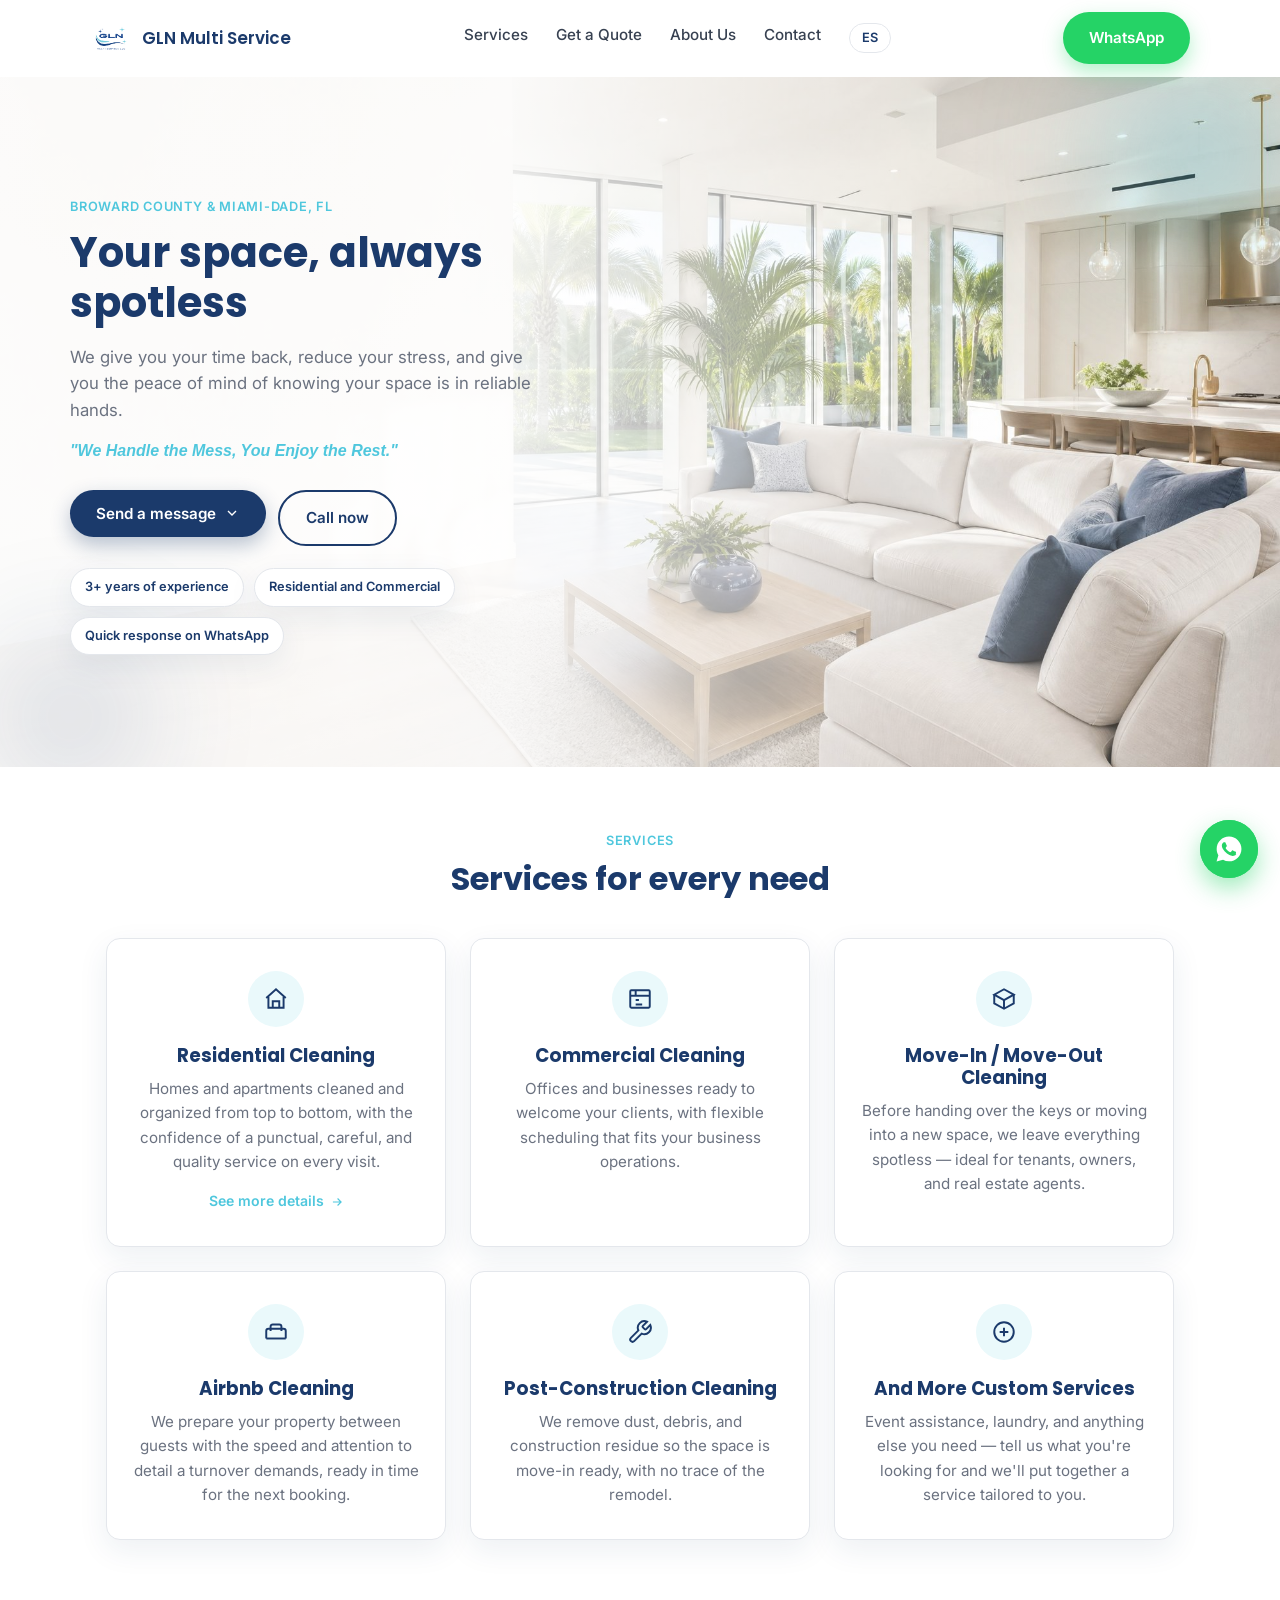
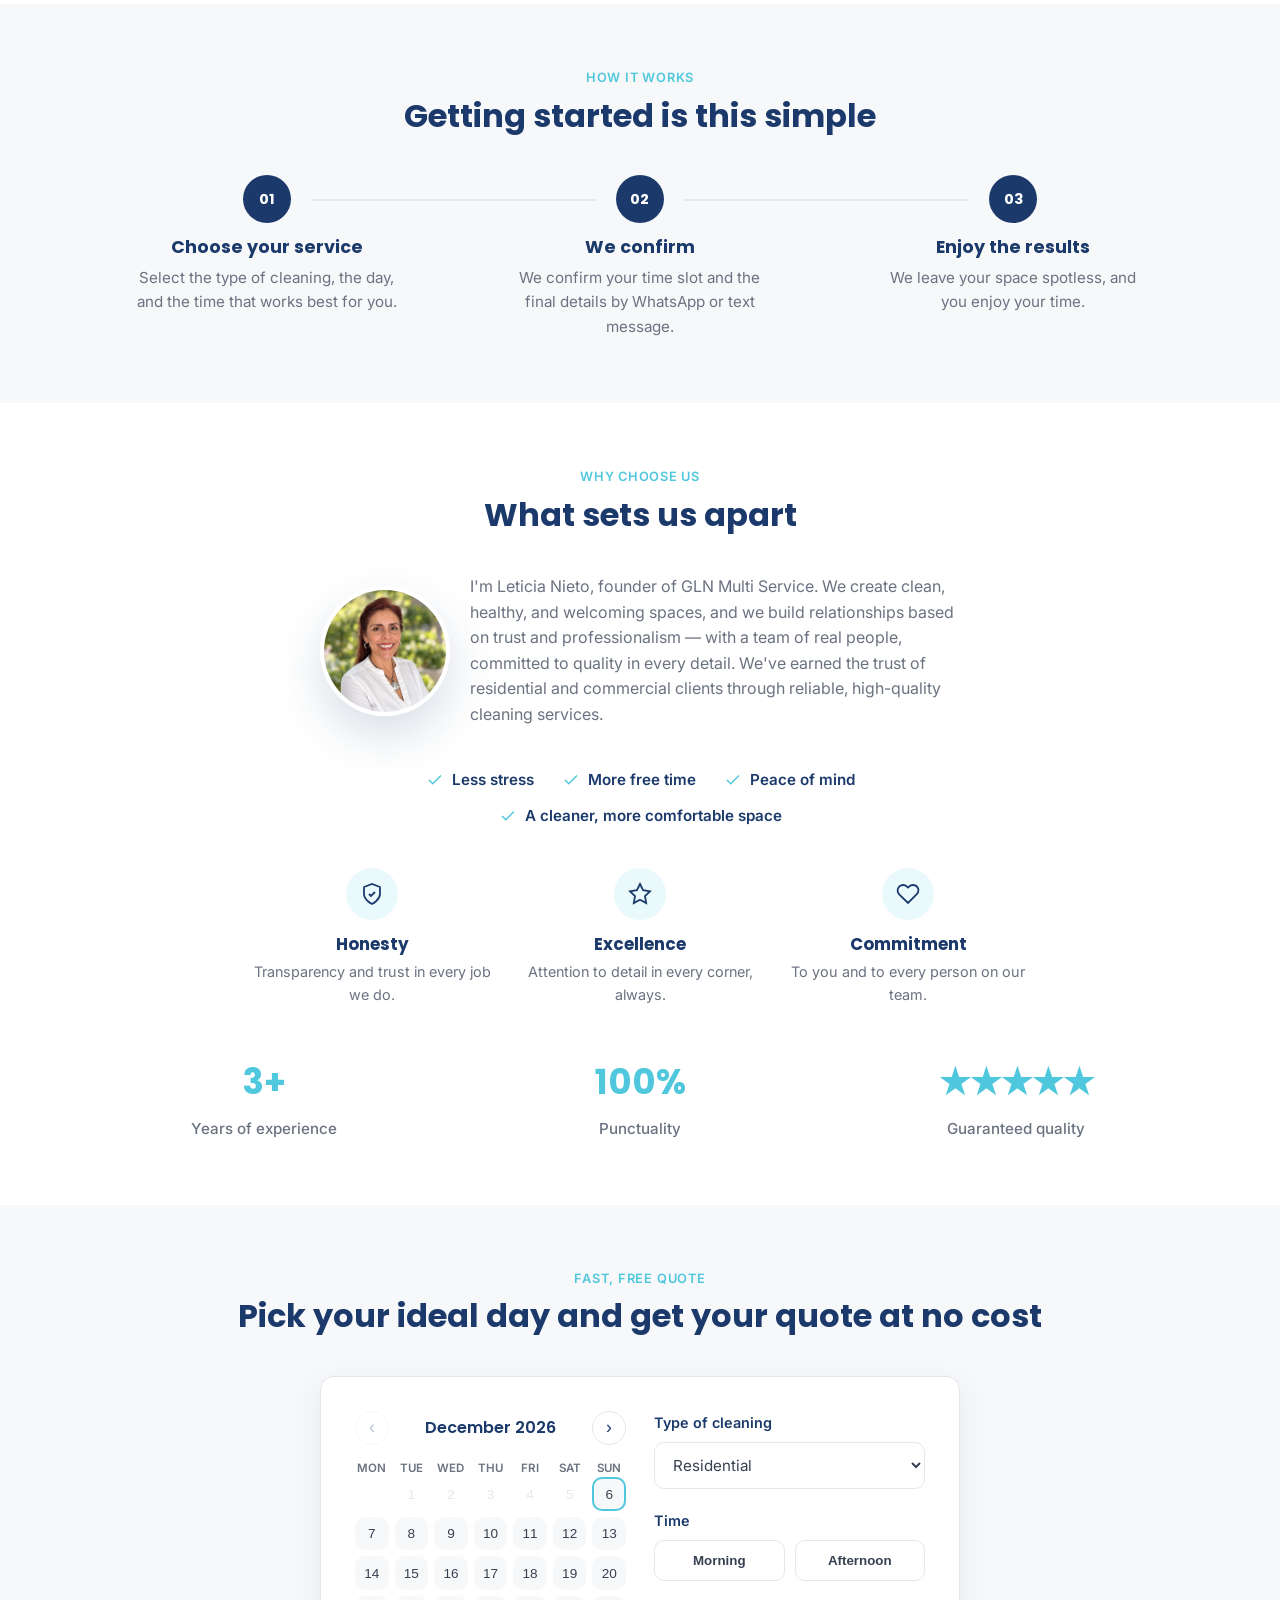
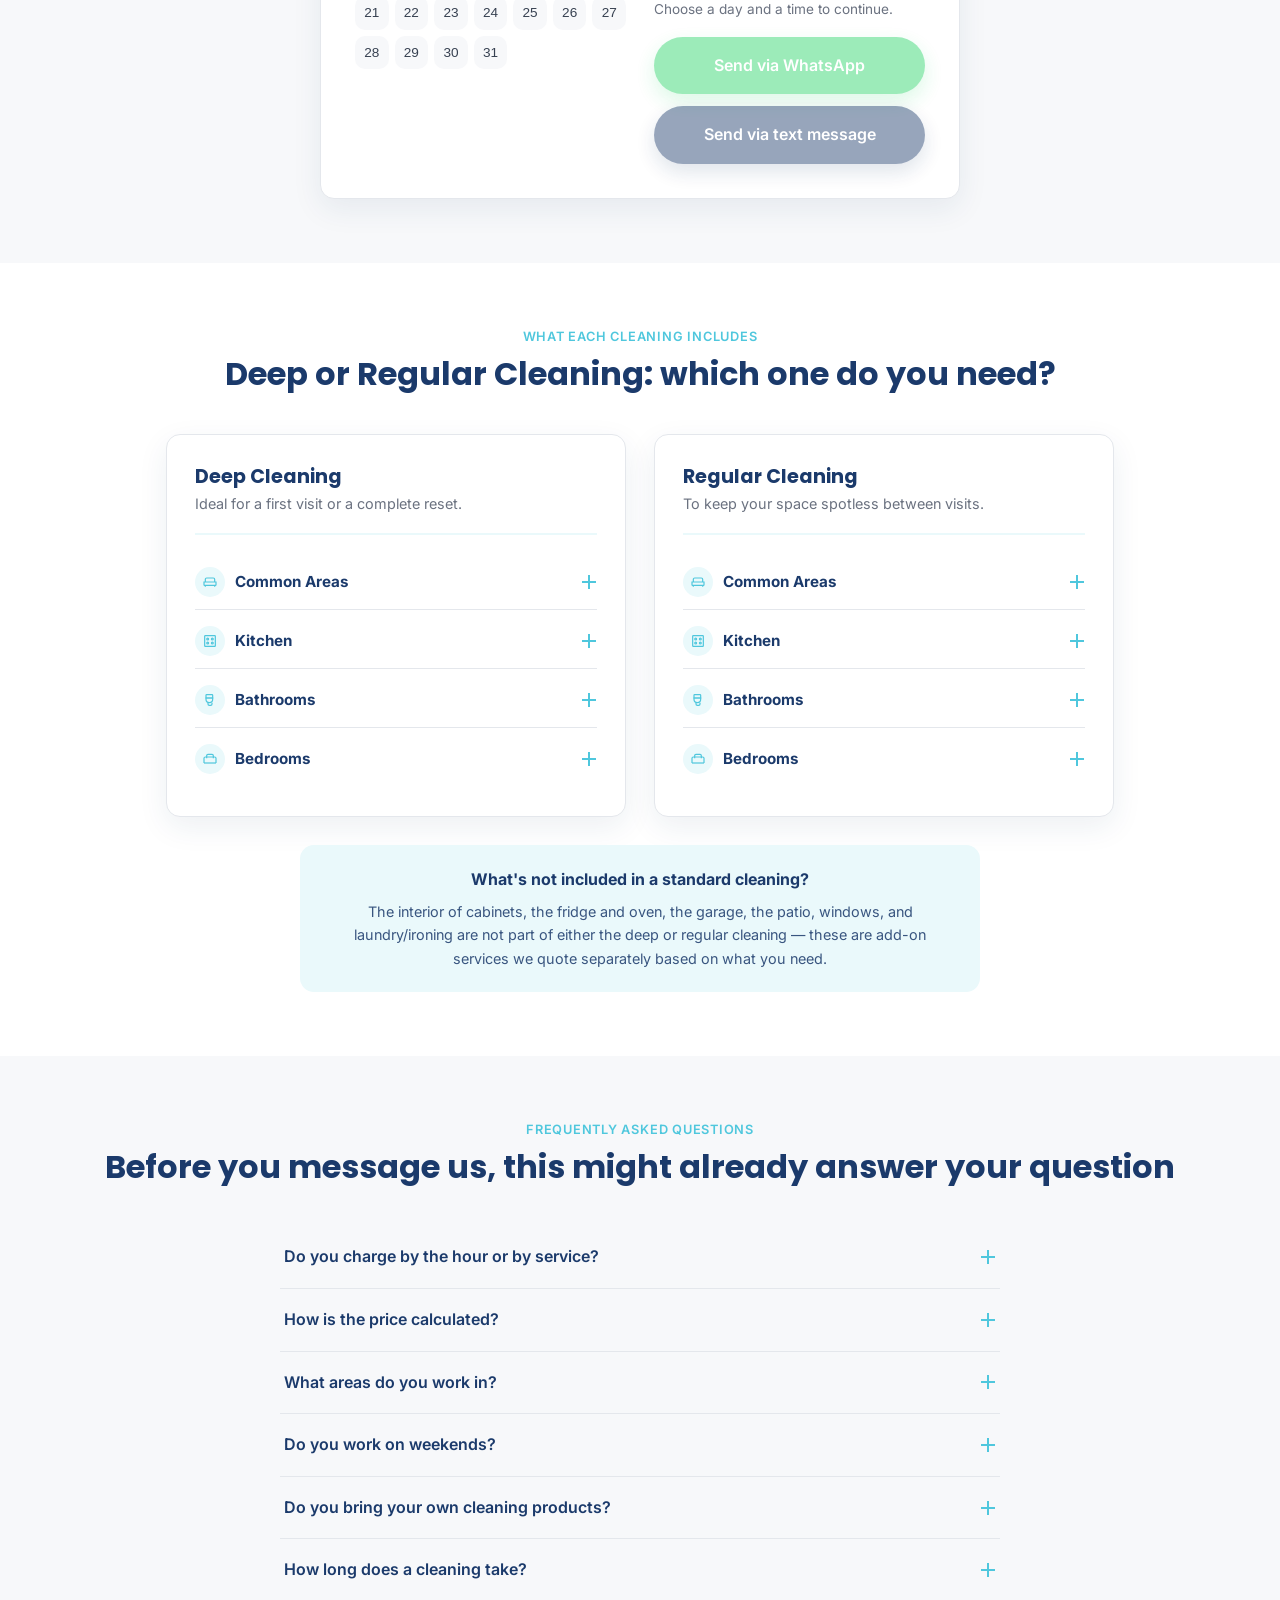
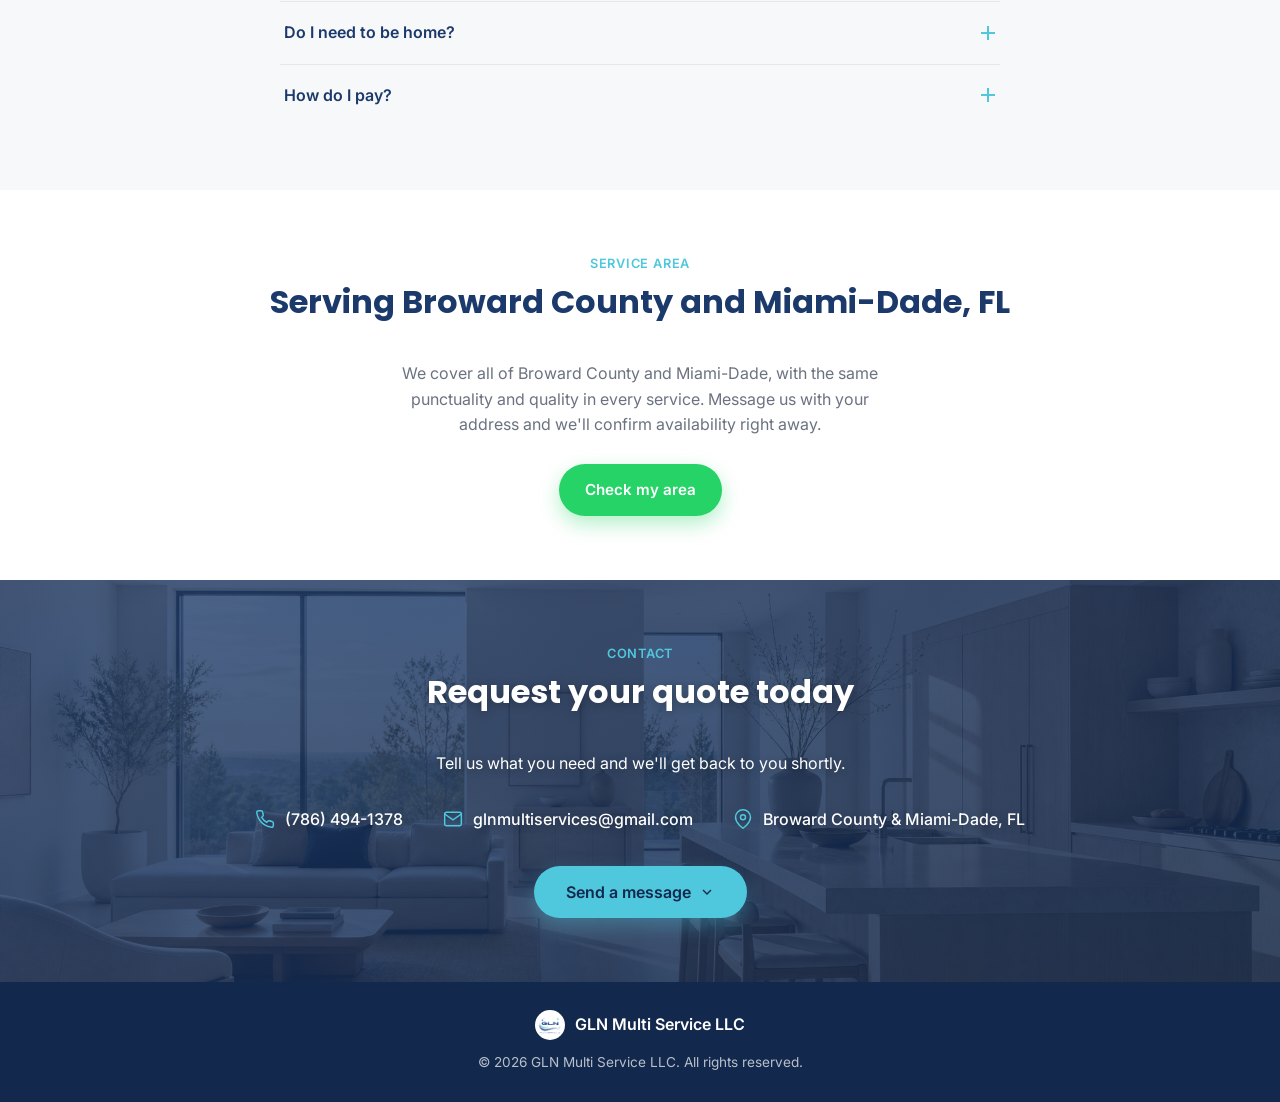
==== commit 50a78549: "Add tagline, benefits checklist and new owner photo" ====
--- a/index.html
+++ b/index.html
@@ -63,6 +63,7 @@
           We give you your time back, reduce your stress, and give you the
           peace of mind of knowing your space is in reliable hands.
         </p>
+        <p class="hero__tagline">"We Handle the Mess, You Enjoy the Rest."</p>
         <div class="hero__actions">
           <div class="msg-menu" id="heroMessage">
             <button type="button" class="btn btn--message" id="heroMsgToggle" aria-haspopup="true" aria-expanded="false">
@@ -210,9 +211,17 @@
           I'm Leticia Nieto, founder of GLN Multi Service. We create clean,
           healthy, and welcoming spaces, and we build relationships based on
           trust and professionalism — with a team of real people, committed
-          to quality in every detail.
+          to quality in every detail. We've earned the trust of residential
+          and commercial clients through reliable, high-quality cleaning services.
         </p>
       </div>
+
+      <ul class="benefits-list reveal">
+        <li><svg viewBox="0 0 24 24" fill="none" stroke="currentColor" stroke-width="2"><path d="M20 6L9 17l-5-5"/></svg> Less stress</li>
+        <li><svg viewBox="0 0 24 24" fill="none" stroke="currentColor" stroke-width="2"><path d="M20 6L9 17l-5-5"/></svg> More free time</li>
+        <li><svg viewBox="0 0 24 24" fill="none" stroke="currentColor" stroke-width="2"><path d="M20 6L9 17l-5-5"/></svg> Peace of mind</li>
+        <li><svg viewBox="0 0 24 24" fill="none" stroke="currentColor" stroke-width="2"><path d="M20 6L9 17l-5-5"/></svg> A cleaner, more comfortable space</li>
+      </ul>
 
       <div class="values">
         <div class="value reveal">
--- a/css/styles.css
+++ b/css/styles.css
@@ -416,6 +416,15 @@
   color: var(--gray-500);
   font-size: 1.05rem;
   max-width: 480px;
+  margin: 0 auto 14px;
+}
+
+.hero__tagline {
+  color: var(--teal);
+  font-weight: 600;
+  font-style: italic;
+  font-size: 1rem;
+  max-width: 480px;
   margin: 0 auto 26px;
 }
 
@@ -842,6 +851,34 @@
   margin: 0;
 }
 
+/* Checklist de beneficios (menos estrés, más tiempo libre, etc.),
+   reforzando el mensaje del hero con íconos de check en vez de texto
+   corrido -- pensado para escanearse rápido de un vistazo. */
+.benefits-list {
+  list-style: none;
+  display: flex;
+  flex-wrap: wrap;
+  justify-content: center;
+  gap: 12px 28px;
+  max-width: 640px;
+  margin: 0 auto 40px;
+  padding: 0;
+}
+.benefits-list li {
+  display: flex;
+  align-items: center;
+  gap: 8px;
+  color: var(--navy);
+  font-weight: 600;
+  font-size: 0.95rem;
+}
+.benefits-list svg {
+  width: 18px;
+  height: 18px;
+  flex-shrink: 0;
+  color: var(--teal);
+}
+
 /* Mismo patrón visual que .card__icon: círculo con el ícono adentro,
    así "Honestidad/Excelencia/Compromiso" se sienten parte de la misma
    familia visual que las tarjetas de servicios, no un componente aparte. */
@@ -1093,7 +1130,8 @@
      ancho del contenedor y queda del lado izquierdo, dejando ver la
      sala y las palmeras de la foto del lado derecho. */
   .hero__text { max-width: 540px; }
-  .hero__subtitle { margin: 0 0 26px; }
+  .hero__subtitle { margin: 0 0 14px; }
+  .hero__tagline { margin: 0 0 26px; }
   .hero__actions { flex-direction: row; margin-bottom: 22px; }
   .hero__badges { justify-content: flex-start; }
 
